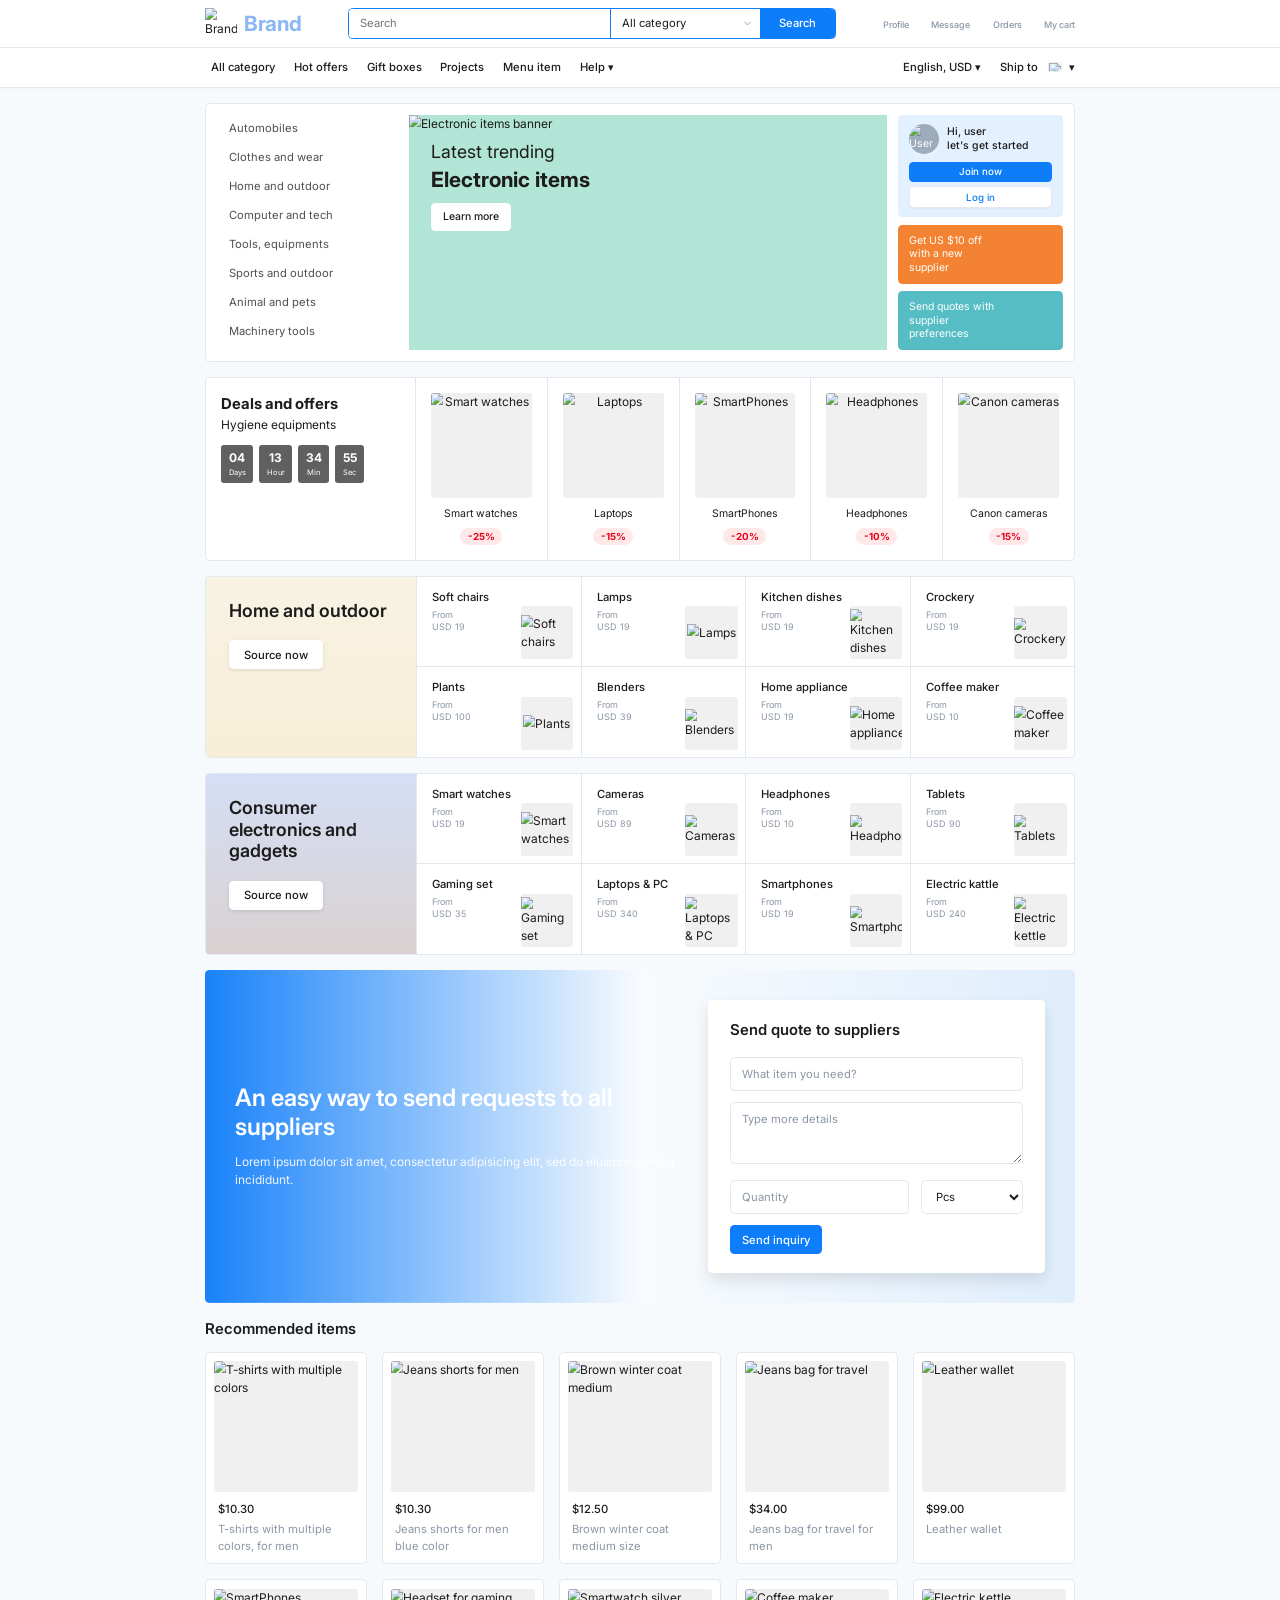
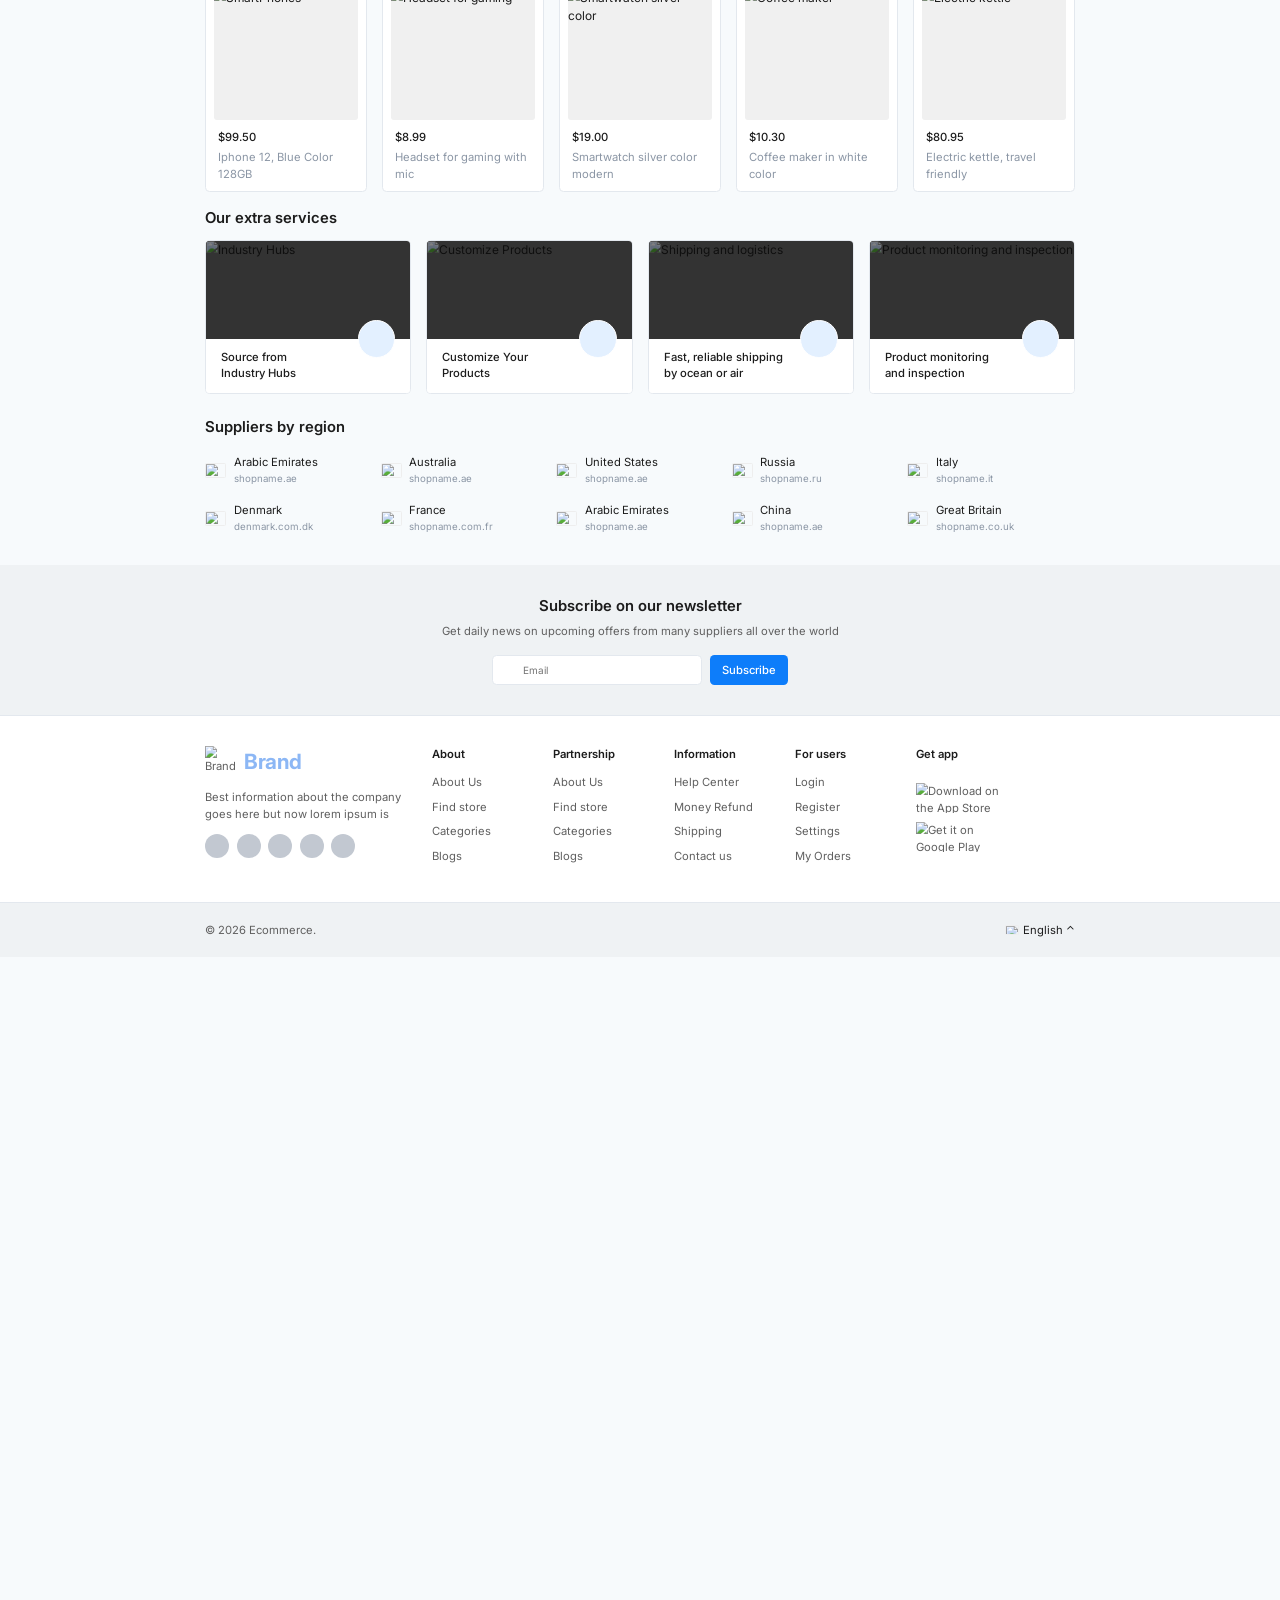
==== index.html @ 950e7a00 "Add files via upload" ====
<!doctype html>
<html lang="en">
  <head>
    <meta charset="UTF-8" />
    <meta name="viewport" content="width=device-width, initial-scale=1.0" />
    <title>Brand E-commerce</title>
    <link
      href="https://fonts.googleapis.com/css2?family=Inter:wght@400;500;600;700&display=swap"
      rel="stylesheet" />
    <link rel="stylesheet" href="index.css" />
    <script src="https://unpkg.com/@phosphor-icons/web"></script>
  </head>
  <body>
    <aside class="side-nav-mobile" id="side-nav">
      <div class="nav-user-header">
        <button id="close-btn" class="close-btn" aria-label="Close Menu">
          ✕
        </button>
        <div class="avatar-circle">
          <img src="Assets/avatar=pic1.jpg" alt="User Profile" />
        </div>
        <div class="auth-text">Sign in | Register</div>
      </div>
      <ul class="nav-links">
        <li>
          <a href="index.html"><span class="nav-icon">🏠</span> Home</a>
        </li>
        <li>
          <a href="products.html?category=All category"
            ><span class="nav-icon">📋</span> Categories</a
          >
        </li>
        <li>
          <a href="#"><span class="nav-icon">❤️</span> Favorites</a>
        </li>
        <li>
          <a href="#"><span class="nav-icon">📦</span> My orders</a>
        </li>
      </ul>
      <hr class="nav-divider" />
      <ul class="nav-links">
        <li>
          <a href="#"><span class="nav-icon">🌐</span> English | USD</a>
        </li>
        <li>
          <a href="#"><span class="nav-icon">🎧</span> Contact us</a>
        </li>
        <li>
          <a href="#"><span class="nav-icon">🏢</span> About</a>
        </li>
      </ul>
      <hr class="nav-divider" />
      <ul class="nav-links no-icon">
        <li><a href="#">User agreement</a></li>
        <li><a href="#">Partnership</a></li>
        <li><a href="#">Privacy policy</a></li>
      </ul>
    </aside>

    <header class="page-header container">
      <div class="header-top-row">
        <div class="logo-area">
          <button
            id="menu-btn"
            class="menu-btn mobile-only"
            aria-label="Open Menu"
            style="
              background: transparent;
              border: none;
              padding: 0;
              display: flex;
              color: #1c1c1c;
              cursor: pointer;
            ">
            <i class="ph ph-list" style="font-size: 26px"></i>
          </button>

          <a href="index.html" class="logo-wrapper">
            <img
              src="Assets/Brand/logo-symbol.svg"
              alt="Brand Logo"
              class="brand-logo-img" />
            <div class="logo-text">Brand</div>
          </a>
        </div>
        <form
          class="search-form desktop-only-flex"
          action="products.html"
          method="GET">
          <input
            type="search"
            name="search"
            placeholder="Search"
            aria-label="Search" />
          <select class="search-category-dropdown" name="category">
            <option value="All category">All category</option>
            <option value="Automobiles">Automobiles</option>
            <option value="Clothes and wear">Clothes and wear</option>
            <option value="Home and outdoor">Home and outdoor</option>
            <option value="Computer and tech">Computer and tech</option>
            <option value="Tools, equipments">Tools, equipments</option>
            <option value="Sports and outdoor">Sports and outdoor</option>
            <option value="Animal and pets">Animal and pets</option>
            <option value="Machinery tools">Machinery tools</option>
            <option value="Electronics">Electronics</option>
            <option value="Smartphones">Smartphones</option>
            <option value="Mobile accessory">Mobile accessory</option>
          </select>
          <button type="submit" class="button-search">Search</button>
        </form>

        <div class="header-actions desktop-only-flex">
          <div class="action-item">
            <span class="icon"
              ><i class="ph-fill ph-user" style="font-size: 24px"></i></span
            ><span class="label">Profile</span>
          </div>
          <div class="action-item">
            <span class="icon"
              ><i
                class="ph-fill ph-chat-teardrop-dots"
                style="font-size: 24px"></i></span
            ><span class="label">Message</span>
          </div>
          <div class="action-item">
            <span class="icon"
              ><i class="ph-fill ph-heart" style="font-size: 24px"></i></span
            ><span class="label">Orders</span>
          </div>
          <a
            href="cart.html"
            class="action-item"
            style="text-decoration: none; color: inherit"
            ><span class="icon"
              ><i class="ph-fill ph-shopping-cart" style="font-size: 24px"></i></span
            ><span class="label">My cart</span></a
          >
        </div>

       <div class="header-actions mobile-only-flex">
          <a href="cart.html" class="icon cart" style="color: inherit;">
            <i class="ph ph-shopping-cart" style="font-size: 24px;"></i>
          </a>
          <a href="#" class="icon profile" style="color: inherit;">
            <i class="ph ph-user" style="font-size: 24px;"></i>
          </a>
        </div>
      </div>

      <div class="mobile-search-row mobile-only">
        <form class="search-form-mobile" action="products.html" method="GET">
          <span class="search-icon-inline"
            ><i class="ph-fill ph-magnifying-glass" style="font-size: 18px"></i
          ></span>
          <input
            type="search"
            name="search"
            placeholder="Search"
            aria-label="Search" />
        </form>
      </div>

      <div class="mobile-category-pills mobile-only-flex">
        <button class="pill">All category</button>
        <button class="pill">Clothes and wear</button>
        <button class="pill">Home and outdoor</button>
        <button class="pill">Mobile accessory</button>
        <button class="pill">Electronics</button>
        <button class="pill">Smartphones</button>
        <button class="pill">Computer and tech</button>
      </div>
    </header>

    <nav class="category-nav desktop-only-flex">
      <div class="container nav-container">
        <ul class="nav-main-links">
          <li>
            <a href="products.html?category=All category"
              ><i class="ph ph-list" style="font-size: 18px"></i> All
              category</a
            >
          </li>
          <li><a href="#">Hot offers</a></li>
          <li><a href="#">Gift boxes</a></li>
          <li><a href="#">Projects</a></li>
          <li><a href="#">Menu item</a></li>
          <li><a href="#">Help ▾</a></li>
        </ul>
        <div class="nav-utils">
          <div class="dropdown-wrapper">
            <span class="language">English, USD ▾</span>
            <ul class="dropdown-menu">
              <li><a href="#">English, USD</a></li>
              <li><a href="#">German, EUR</a></li>
              <li><a href="#">French, EUR</a></li>
            </ul>
          </div>
          <div class="dropdown-wrapper">
            <span class="shipping" style="display: flex; align-items: center"
              >Ship to
              <img
                src="https://flagcdn.com/w20/de.png"
                alt="DE"
                class="dropdown-flag"
                style="margin-left: 6px; margin-right: 2px" />
              ▾</span
            >
            <ul class="dropdown-menu">
              <li>
                <a href="#"
                  ><img
                    src="https://flagcdn.com/w20/de.png"
                    alt="DE"
                    class="dropdown-flag" />
                  Germany</a
                >
              </li>
              <li>
                <a href="#"
                  ><img
                    src="https://flagcdn.com/w20/us.png"
                    alt="US"
                    class="dropdown-flag" />
                  United States</a
                >
              </li>
              <li>
                <a href="#"
                  ><img
                    src="https://flagcdn.com/w20/gb.png"
                    alt="GB"
                    class="dropdown-flag" />
                  Great Britain</a
                >
              </li>
              <li>
                <a href="#"
                  ><img
                    src="https://flagcdn.com/w20/au.png"
                    alt="AU"
                    class="dropdown-flag" />
                  Australia</a
                >
              </li>
            </ul>
          </div>
        </div>
      </div>
    </nav>

    <main class="container">
      <section class="hero-block">
        <aside class="side-categories desktop-only">
          <ul>
            <li>
              <a href="products.html?category=Automobiles">Automobiles</a>
            </li>
            <li>
              <a href="products.html?category=Clothes%20and%20wear"
                >Clothes and wear</a
              >
            </li>
            <li>
              <a href="products.html?category=Home%20and%20outdoor"
                >Home and outdoor</a
              >
            </li>
            <li>
              <a href="products.html?category=Computer%20and%20tech"
                >Computer and tech</a
              >
            </li>
            <li>
              <a href="products.html?category=Tools,%20equipments"
                >Tools, equipments</a
              >
            </li>
            <li>
              <a href="products.html?category=Sports%20and%20outdoor"
                >Sports and outdoor</a
              >
            </li>
            <li>
              <a href="products.html?category=Animal%20and%20pets"
                >Animal and pets</a
              >
            </li>
            <li>
              <a href="products.html?category=Machinery%20tools"
                >Machinery tools</a
              >
            </li>
          </ul>
        </aside>

        <div class="hero-banner">
          <div class="banner-content">
            <h3>Latest trending</h3>
            <h2>Electronic items</h2>
            <a
              href="products.html?category=Electronics"
              class="button-light"
              style="text-decoration: none"
              >Learn more</a
            >
          </div>
          <img
            src="Assets/banner.jpg"
            alt="Electronic items banner"
            class="banner-bg-img" />
        </div>

        <div class="hero-user-cards desktop-only-flex">
          <div class="card card-login">
            <div class="user-header">
              <div class="user-avatar">
                <img src="Assets/avatar=pic1.jpg" alt="User Profile" />
              </div>
              <h4>
                Hi, user <br />
                let's get started
              </h4>
            </div>
            <button class="btn-join">Join now</button>
            <button class="btn-login">Log in</button>
          </div>
          <div class="card card-promo">
            Get US $10 off <br />
            with a new <br />
            supplier
          </div>
          <div class="card card-quotes">
            Send quotes with <br />
            supplier <br />
            preferences
          </div>
        </div>
      </section>

      <section class="deals-section">
        <div class="deals-left-panel">
          <div class="deals-title">
            <h3>Deals and offers</h3>
            <p class="subtitle mobile-only">Electronic equipments</p>
            <p class="subtitle desktop-only">Hygiene equipments</p>
          </div>
          <div class="countdown-blocks">
            <div class="time-block desktop-only">
              <span class="num">04</span><span class="lbl">Days</span>
            </div>
            <div class="time-block">
              <span class="num" id="cd-hours">13</span
              ><span class="lbl">Hour</span>
            </div>
            <div class="time-block">
              <span class="num" id="cd-mins">34</span
              ><span class="lbl">Min</span>
            </div>
            <div class="time-block">
              <span class="num" id="cd-secs">56</span
              ><span class="lbl">Sec</span>
            </div>
          </div>
        </div>
        <div class="deals-carousel">
          <div class="product-tile">
            <div class="img-placeholder">
              <img
                src="Assets/Image/tech/smartwatches.jpg"
                alt="Smart watches" />
            </div>
            <p>Smart watches</p>
            <span class="discount">-25%</span>
          </div>
          <div class="product-tile">
            <div class="img-placeholder">
              <img src="Assets/Image/tech/laptop.jpg" alt="Laptops" />
            </div>
            <p>Laptops</p>
            <span class="discount">-15%</span>
          </div>
          <div class="product-tile">
            <div class="img-placeholder">
              <img src="Assets/Image/tech/iphone.jpg" alt="SmartPhones" />
            </div>
            <p>SmartPhones</p>
            <span class="discount">-20%</span>
          </div>
          <div class="product-tile">
            <div class="img-placeholder">
              <img src="Assets/Image/tech/headphone.jpg" alt="Headphones" />
            </div>
            <p>Headphones</p>
            <span class="discount">-10%</span>
          </div>
          <div class="product-tile">
            <div class="img-placeholder">
              <img src="Assets/Image/tech/cameras.jpg" alt="Canon cameras" />
            </div>
            <p>Canon cameras</p>
            <span class="discount">-15%</span>
          </div>
        </div>
      </section>

      <section class="category-block home-outdoor">
        <div class="category-large-promo hero-bg-1 desktop-only">
          <h4>Home and outdoor</h4>
          <a href="products.html?category=Home%20and%20outdoor"
            ><button class="button-light">Source now</button></a
          >
        </div>
        <h3 class="mobile-section-title mobile-only">Home and outdoor</h3>
        <div class="category-grid">
          <div class="sub-category-card">
            <div class="card-text">
              <p>Soft chairs</p>
              <span class="price-from">From<br />USD 19</span>
            </div>
            <div class="product-img-wrapper">
              <img
                src="Assets/Image/interior/softchair.jpg"
                alt="Soft chairs" />
            </div>
          </div>
          <div class="sub-category-card">
            <div class="card-text">
              <p>Lamps</p>
              <span class="price-from">From<br />USD 19</span>
            </div>
            <div class="product-img-wrapper">
              <img src="Assets/Image/interior/lamp.jpg" alt="Lamps" />
            </div>
          </div>
          <div class="sub-category-card">
            <div class="card-text">
              <p>Kitchen dishes</p>
              <span class="price-from">From<br />USD 19</span>
            </div>
            <div class="product-img-wrapper">
              <img
                src="Assets/Image/interior/kitchen.jpg"
                alt="Kitchen dishes" />
            </div>
          </div>
          <div class="sub-category-card">
            <div class="card-text">
              <p>Crockery</p>
              <span class="price-from">From<br />USD 19</span>
            </div>
            <div class="product-img-wrapper">
              <img src="Assets/Image/interior/crockery.jpg" alt="Crockery" />
            </div>
          </div>
          <div class="sub-category-card">
            <div class="card-text">
              <p>Plants</p>
              <span class="price-from">From<br />USD 100</span>
            </div>
            <div class="product-img-wrapper">
              <img src="Assets/Image/interior/plant.jpg" alt="Plants" />
            </div>
          </div>
          <div class="sub-category-card">
            <div class="card-text">
              <p>Blenders</p>
              <span class="price-from">From<br />USD 39</span>
            </div>
            <div class="product-img-wrapper">
              <img src="Assets/Image/interior/blender.jpg" alt="Blenders" />
            </div>
          </div>
          <div class="sub-category-card">
            <div class="card-text">
              <p>Home appliance</p>
              <span class="price-from">From<br />USD 19</span>
            </div>
            <div class="product-img-wrapper">
              <img
                src="Assets/Image/interior/homeapp.jpg"
                alt="Home appliance" />
            </div>
          </div>
          <div class="sub-category-card">
            <div class="card-text">
              <p>Coffee maker</p>
              <span class="price-from">From<br />USD 10</span>
            </div>
            <div class="product-img-wrapper">
              <img src="Assets/Image/interior/coffee.jpg" alt="Coffee maker" />
            </div>
          </div>
        </div>
        <a
          href="products.html?category=Home%20and%20outdoor"
          class="mobile-source-link mobile-only"
          >Source now ➔</a
        >
      </section>

      <section class="category-block electronics">
        <div class="category-large-promo hero-bg-2 desktop-only">
          <h4>Consumer electronics and gadgets</h4>
          <a href="products.html?category=Electronics"
            ><button class="button-light">Source now</button></a
          >
        </div>
        <h3 class="mobile-section-title mobile-only">Consumer electronics</h3>
        <div class="category-grid">
          <div class="sub-category-card">
            <div class="card-text">
              <p>Smart watches</p>
              <span class="price-from">From<br />USD 19</span>
            </div>
            <div class="product-img-wrapper">
              <img
                src="Assets/Image/tech/smartwatches.jpg"
                alt="Smart watches" />
            </div>
          </div>
          <div class="sub-category-card">
            <div class="card-text">
              <p>Cameras</p>
              <span class="price-from">From<br />USD 89</span>
            </div>
            <div class="product-img-wrapper">
              <img src="Assets/Image/tech/cameras.jpg" alt="Cameras" />
            </div>
          </div>
          <div class="sub-category-card">
            <div class="card-text">
              <p>Headphones</p>
              <span class="price-from">From<br />USD 10</span>
            </div>
            <div class="product-img-wrapper">
              <img src="Assets/Image/tech/headphone.jpg" alt="Headphones" />
            </div>
          </div>
          <div class="sub-category-card">
            <div class="card-text">
              <p>Tablets</p>
              <span class="price-from">From<br />USD 90</span>
            </div>
            <div class="product-img-wrapper">
              <img src="Assets/Image/tech/tablet.jpg" alt="Tablets" />
            </div>
          </div>
          <div class="sub-category-card">
            <div class="card-text">
              <p>Gaming set</p>
              <span class="price-from">From<br />USD 35</span>
            </div>
            <div class="product-img-wrapper">
              <img src="Assets/Image/tech/gaming.jpg" alt="Gaming set" />
            </div>
          </div>
          <div class="sub-category-card">
            <div class="card-text">
              <p>Laptops & PC</p>
              <span class="price-from">From<br />USD 340</span>
            </div>
            <div class="product-img-wrapper">
              <img src="Assets/Image/tech/laptop.jpg" alt="Laptops & PC" />
            </div>
          </div>
          <div class="sub-category-card">
            <div class="card-text">
              <p>Smartphones</p>
              <span class="price-from">From<br />USD 19</span>
            </div>
            <div class="product-img-wrapper">
              <img src="Assets/Image/tech/Iphone.jpg" alt="Smartphones" />
            </div>
          </div>
          <div class="sub-category-card">
            <div class="card-text">
              <p>Electric kattle</p>
              <span class="price-from">From<br />USD 240</span>
            </div>
            <div class="product-img-wrapper">
              <img src="Assets/Image/tech/kattle.jpg" alt="Electric kettle" />
            </div>
          </div>
        </div>
        <a
          href="products.html?category=Electronics"
          class="mobile-source-link mobile-only"
          >Source now ➔</a
        >
      </section>

      <section class="quote-request">
        <div class="quote-text">
          <h2>An easy way to send requests to all suppliers</h2>
          <p class="desktop-only">
            Lorem ipsum dolor sit amet, consectetur adipisicing elit, sed do
            eiusmod tempor incididunt.
          </p>
          <button
            class="button-primary mobile-only"
            style="margin-top: 15px; font-weight: 500">
            Send inquiry
          </button>
        </div>
        <div class="quote-form-card desktop-only">
          <h3>Send quote to suppliers</h3>
          <input type="text" placeholder="What item you need?" />
          <textarea placeholder="Type more details" rows="3"></textarea>
          <div class="quantity-row">
            <input type="text" placeholder="Quantity" />
            <select>
              <option>Pcs</option>
              <option>Kg</option>
              <option>Box</option>
            </select>
          </div>
          <button class="button-primary">Send inquiry</button>
        </div>
      </section>

      <section class="recommended-items">
        <h3>Recommended items</h3>
        <div class="products-container grid-recommended">
          <a href="details.html?id=10" class="product-card">
            <div class="img-placeholder">
              <img
                src="Assets/Image/cloth/tshirt.jpg"
                alt="T-shirts with multiple colors" />
            </div>
            <h4>$10.30</h4>
            <p>T-shirts with multiple colors, for men</p>
          </a>

          <a href="details.html?id=12" class="product-card">
            <div class="img-placeholder">
              <img
                src="Assets/Image/cloth/shorts.jpg"
                alt="Jeans shorts for men" />
            </div>
            <h4>$10.30</h4>
            <p>Jeans shorts for men blue color</p>
          </a>

          <a href="details.html?id=11" class="product-card">
            <div class="img-placeholder">
              <img
                src="Assets/Image/cloth/jacket.jpg"
                alt="Brown winter coat medium" />
            </div>
            <h4>$12.50</h4>
            <p>Brown winter coat medium size</p>
          </a>

          <a href="details.html?id=13" class="product-card">
            <div class="img-placeholder">
              <img
                src="Assets/Image/cloth/bag.jpg"
                alt="Jeans bag for travel" />
            </div>
            <h4>$34.00</h4>
            <p>Jeans bag for travel for men</p>
          </a>

          <a href="details.html?id=14" class="product-card">
            <div class="img-placeholder">
              <img src="Assets/Image/cloth/wallet.jpg" alt="Leather wallet" />
            </div>
            <h4>$99.00</h4>
            <p>Leather wallet</p>
          </a>

          <a href="details.html?id=24" class="product-card">
            <div class="img-placeholder">
              <img src="Assets/Image/tech/iphone.jpg" alt="SmartPhones" />
            </div>
            <h4>$99.50</h4>
            <p>Iphone 12, Blue Color 128GB</p>
          </a>

          <a href="details.html?id=8" class="product-card">
            <div class="img-placeholder">
              <img
                src="Assets/Image/tech/gaming.jpg"
                alt="Headset for gaming" />
            </div>
            <h4>$8.99</h4>
            <p>Headset for gaming with mic</p>
          </a>

          <a href="details.html?id=7" class="product-card">
            <div class="img-placeholder">
              <img
                src="Assets/Image/tech/smartwatches.jpg"
                alt="Smartwatch silver color" />
            </div>
            <h4>$19.00</h4>
            <p>Smartwatch silver color modern</p>
          </a>

          <a href="details.html?id=16" class="product-card">
            <div class="img-placeholder">
              <img src="Assets/Image/interior/coffee.jpg" alt="Coffee maker" />
            </div>
            <h4>$10.30</h4>
            <p>Coffee maker in white color</p>
          </a>

          <a href="details.html?id=22" class="product-card">
            <div class="img-placeholder">
              <img src="Assets/Image/tech/kattle.jpg" alt="Electric kettle" />
            </div>
            <h4>$80.95</h4>
            <p>Electric kettle, travel friendly</p>
          </a>
        </div>
      </section>

      <section class="extra-services">
        <h3>Our extra services</h3>
        <div class="services-grid">
          <div class="service-card">
            <div class="service-img-wrapper">
              <img src="Assets/industry.jpg" alt="Industry Hubs" />
            </div>
            <div class="service-info">
              <p>Source from<br />Industry Hubs</p>
            </div>
            <div class="service-badge">
              <i class="ph ph-magnifying-glass" style="font-size: 20px"></i>
            </div>
          </div>
          <div class="service-card">
            <div class="service-img-wrapper">
              <img src="Assets/color.jpg" alt="Customize Products" />
            </div>
            <div class="service-info">
              <p>Customize Your<br />Products</p>
            </div>
            <div class="service-badge">
              <i class="ph ph-archive-box" style="font-size: 20px"></i>
            </div>
          </div>
          <div class="service-card">
            <div class="service-img-wrapper">
              <img src="Assets/plane.jpg" alt="Shipping and logistics" />
            </div>
            <div class="service-info">
              <p>Fast, reliable shipping<br />by ocean or air</p>
            </div>
            <div class="service-badge">
              <i class="ph ph-paper-plane-tilt" style="font-size: 20px"></i>
            </div>
          </div>
          <div class="service-card">
            <div class="service-img-wrapper">
              <img
                src="Assets/monitoring.jpg"
                alt="Product monitoring and inspection" />
            </div>
            <div class="service-info">
              <p>Product monitoring<br />and inspection</p>
            </div>
            <div class="service-badge">
              <i class="ph ph-shield-check" style="font-size: 20px"></i>
            </div>
          </div>
        </div>
      </section>

      <section class="suppliers-region">
        <h3>Suppliers by region</h3>
        <div class="suppliers-grid">
          <div class="supplier-item">
            <img
              src="https://flagcdn.com/w40/ae.png"
              alt="AE"
              class="flag-img" />
            <div class="supplier-info">
              <div class="country">Arabic Emirates</div>
              <div class="domain">shopname.ae</div>
            </div>
          </div>
          <div class="supplier-item">
            <img
              src="https://flagcdn.com/w40/au.png"
              alt="AU"
              class="flag-img" />
            <div class="supplier-info">
              <div class="country">Australia</div>
              <div class="domain">shopname.ae</div>
            </div>
          </div>
          <div class="supplier-item">
            <img
              src="https://flagcdn.com/w40/us.png"
              alt="US"
              class="flag-img" />
            <div class="supplier-info">
              <div class="country">United States</div>
              <div class="domain">shopname.ae</div>
            </div>
          </div>
          <div class="supplier-item">
            <img
              src="https://flagcdn.com/w40/ru.png"
              alt="RU"
              class="flag-img" />
            <div class="supplier-info">
              <div class="country">Russia</div>
              <div class="domain">shopname.ru</div>
            </div>
          </div>
          <div class="supplier-item">
            <img
              src="https://flagcdn.com/w40/it.png"
              alt="IT"
              class="flag-img" />
            <div class="supplier-info">
              <div class="country">Italy</div>
              <div class="domain">shopname.it</div>
            </div>
          </div>
          <div class="supplier-item">
            <img
              src="https://flagcdn.com/w40/dk.png"
              alt="DK"
              class="flag-img" />
            <div class="supplier-info">
              <div class="country">Denmark</div>
              <div class="domain">denmark.com.dk</div>
            </div>
          </div>
          <div class="supplier-item">
            <img
              src="https://flagcdn.com/w40/fr.png"
              alt="FR"
              class="flag-img" />
            <div class="supplier-info">
              <div class="country">France</div>
              <div class="domain">shopname.com.fr</div>
            </div>
          </div>
          <div class="supplier-item">
            <img
              src="https://flagcdn.com/w40/ae.png"
              alt="AE"
              class="flag-img" />
            <div class="supplier-info">
              <div class="country">Arabic Emirates</div>
              <div class="domain">shopname.ae</div>
            </div>
          </div>
          <div class="supplier-item">
            <img
              src="https://flagcdn.com/w40/cn.png"
              alt="CN"
              class="flag-img" />
            <div class="supplier-info">
              <div class="country">China</div>
              <div class="domain">shopname.ae</div>
            </div>
          </div>
          <div class="supplier-item">
            <img
              src="https://flagcdn.com/w40/gb.png"
              alt="GB"
              class="flag-img" />
            <div class="supplier-info">
              <div class="country">Great Britain</div>
              <div class="domain">shopname.co.uk</div>
            </div>
          </div>
        </div>
      </section>
    </main>

    <div class="newsletter-wrapper">
      <section class="container newsletter-block">
        <h3>Subscribe on our newsletter</h3>
        <p>
          Get daily news on upcoming offers from many suppliers all over the
          world
        </p>
        <form>
          <div class="input-with-icon">
            <i
              class="ph ph-envelope-simple"
              style="font-size: 20px; color: #8b96a5"></i>
            <input
              type="email"
              placeholder="Email"
              aria-label="Email Address" />
          </div>
          <button type="submit" class="button-primary">Subscribe</button>
        </form>
      </section>
    </div>

    <footer class="site-footer">
      <div class="container footer-columns">
        <div class="col-main logo">
          <div class="logo-wrapper" style="margin-bottom: 15px">
            <img
              src="Assets/Brand/logo-symbol.svg"
              alt="Brand Logo"
              class="brand-logo-img" />

            <div class="logo-text">Brand</div>
          </div>

          <p>
            Best information about the company<br />goes here but now lorem
            ipsum is
          </p>
          <div class="social-links">
            <a href="#" class="social-circle"
              ><i
                class="ph-fill ph-facebook-logo"
                style="color: white; font-size: 18px"></i
            ></a>
            <a href="#" class="social-circle"
              ><i
                class="ph-fill ph-twitter-logo"
                style="color: white; font-size: 18px"></i
            ></a>
            <a href="#" class="social-circle"
              ><i
                class="ph-fill ph-linkedin-logo"
                style="color: white; font-size: 18px"></i
            ></a>
            <a href="#" class="social-circle"
              ><i
                class="ph-fill ph-instagram-logo"
                style="color: white; font-size: 18px"></i
            ></a>
            <a href="#" class="social-circle"
              ><i
                class="ph-fill ph-youtube-logo"
                style="color: white; font-size: 18px"></i
            ></a>
          </div>
        </div>
        <div class="col">
          <strong>About</strong>
          <ul>
            <li>About Us</li>
            <li>Find store</li>
            <li>Categories</li>
            <li>Blogs</li>
          </ul>
        </div>
        <div class="col">
          <strong>Partnership</strong>
          <ul>
            <li>About Us</li>
            <li>Find store</li>
            <li>Categories</li>
            <li>Blogs</li>
          </ul>
        </div>
        <div class="col">
          <strong>Information</strong>
          <ul>
            <li>Help Center</li>
            <li>Money Refund</li>
            <li>Shipping</li>
            <li>Contact us</li>
          </ul>
        </div>
        <div class="col">
          <strong>For users</strong>
          <ul>
            <li>Login</li>
            <li>Register</li>
            <li>Settings</li>
            <li>My Orders</li>
          </ul>
        </div>
        <div class="col-apps">
          <strong>Get app</strong>
          <img
            src="Assets/playstore.png"
            alt="Download on the App Store"
            class="app-badge" />
          <img
            src="Assets/googleplay.png"
            alt="Get it on Google Play"
            class="app-badge" />
        </div>
      </div>
      <div class="footer-bottom">
        <div class="container footer-bottom-inner">
          <span>© 2026 Ecommerce.</span>

          <div class="dropdown-wrapper footer-dropdown">
            <span
              class="language"
              style="display: flex; align-items: center; color: #1c1c1c">
              <img
                src="https://flagcdn.com/w20/us.png"
                alt="US"
                class="dropdown-flag"
                style="margin-right: 6px" />
              English ⌃
            </span>
            <ul class="dropdown-menu dropup-menu">
              <li>
                <a href="#"
                  ><img
                    src="https://flagcdn.com/w20/us.png"
                    alt="US"
                    class="dropdown-flag" />
                  English</a
                >
              </li>
              <li>
                <a href="#"
                  ><img
                    src="https://flagcdn.com/w20/es.png"
                    alt="ES"
                    class="dropdown-flag" />
                  Spanish</a
                >
              </li>
              <li>
                <a href="#"
                  ><img
                    src="https://flagcdn.com/w20/de.png"
                    alt="DE"
                    class="dropdown-flag" />
                  German</a
                >
              </li>
            </ul>
          </div>
        </div>
      </div>
    </footer>

    <div id="success-toast" class="toast-notification">
  <div class="toast-content">
    <i class="ph-fill ph-check-circle toast-icon"></i>
    <span class="toast-message">Success</span>
  </div>
  <button id="close-toast" class="toast-close" aria-label="Close">✕</button>
</div>

    <script src="index.js"></script>
  </body>
</html>
---- index.css ----
/* Global Inter Font */
@import url("https://fonts.googleapis.com/css2?family=Inter:wght@400;500;600;700&display=swap");

:root {
  --font-family:
    "Inter", -apple-system, BlinkMacSystemFont, "Segoe UI", Roboto, Arial,
    sans-serif;
  --color-primary: #0d7dfa;
  --color-secondary: #ff9017;
  --color-text-dark: #1c1c1c;
  --color-text-gray: #8b96a5;
  --bg-default: #f7fafc;
  --bg-card: #fff;
  --border-color: #e3e8ee;
}

* {
  box-sizing: border-box;
  margin: 0;
  padding: 0;
}
body {
  font-family: var(--font-family);
  color: var(--color-text-dark);
  background-color: var(--bg-default);
  line-height: 1.5;
  overflow-x: hidden;
  zoom: 0.75;
}
ul {
  list-style: none;
}
a {
  color: inherit;
  text-decoration: none;
}
.container {
  width: 100%;
  margin: 0 auto;
  max-width: 1200px;
  padding: 0 20px;
}

/* Buttons & Inputs */
.button-primary {
  background-color: var(--color-primary);
  color: white;
  border: none;
  padding: 10px 16px;
  border-radius: 6px;
  cursor: pointer;
  font-weight: 500;
  font-size: 15px;
  font-family: inherit;
}
.button-secondary {
  background-color: #fff;
  border: 1px solid #ccc;
  padding: 10px 16px;
  border-radius: 6px;
  cursor: pointer;
  font-weight: 500;
  font-family: inherit;
}
.button-light {
  background-color: #fff;
  color: var(--color-text-dark);
  border: none;
  padding: 10px 20px;
  border-radius: 6px;
  font-weight: 500;
  font-size: 15px;
  cursor: pointer;
  box-shadow: 0 2px 5px rgba(0, 0, 0, 0.1);
  font-family: inherit;
}

/* Mobile Utilities */
.mobile-only,
.mobile-only-flex {
  display: none !important;
}
.nav-overlay {
  display: none;
  position: fixed;
  top: 0;
  left: 0;
  width: 100%;
  height: 100%;
  background: rgba(0, 0, 0, 0.6);
  z-index: 998;
}
.nav-overlay.active {
  display: block;
}
.side-nav-mobile {
  position: fixed;
  top: 0;
  bottom: 0;
  left: -320px;
  width: 300px;
  background: #fff;
  z-index: 1000;
  transition: left 0.3s ease-in-out;
  overflow-y: auto;
  display: flex;
  flex-direction: column;
}
.side-nav-mobile.active {
  left: 0;
}
.nav-user-header {
  background: #eff2f4;
  padding: 30px 20px 20px;
  position: relative;
}
.close-btn {
  position: absolute;
  top: 15px;
  right: 15px;
  background: none;
  border: none;
  font-size: 18px;
  color: #555;
  cursor: pointer;
}
.avatar-circle {
  width: 50px;
  height: 50px;
  background: #c2c8d1;
  color: white;
  border-radius: 50%;
  display: flex;
  align-items: center;
  justify-content: center;
  margin-bottom: 10px;
  overflow: hidden;
}
.avatar-circle img,
.user-avatar img {
  width: 100%;
  height: 100%;
  object-fit: cover;
}
.auth-text {
  font-size: 16px;
  font-weight: 500;
}
.nav-links {
  padding: 15px 0;
}
.nav-links li a {
  display: flex;
  align-items: center;
  padding: 12px 20px;
  font-size: 16px;
  color: #505050;
}
.nav-links li a:hover {
  background: #f4f4f4;
}
.nav-icon {
  margin-right: 15px;
  font-size: 18px;
  width: 24px;
  text-align: center;
  color: #888;
}
.nav-divider {
  border: none;
  border-top: 1px solid var(--border-color);
  margin: 0;
}
.no-icon li a {
  padding-left: 20px;
  color: #505050;
}

/* Desktop Header */
.page-header {
  background: #fff;
  padding: 10px 0;
  border-bottom: 1px solid var(--border-color);
}
/* Forces header to span full width edge-to-edge even if it has the container class attached */
.page-header.container {
  max-width: 100%;
  padding: 0;
}
.header-top-row {
  display: flex;
  align-items: center;
  justify-content: space-between;
  max-width: 1200px;
  margin: 0 auto;
  padding: 10px 20px;
}
.logo-area {
  display: flex;
  align-items: center;
}

.logo-wrapper {
  display: flex;
  align-items: center;
  gap: 10px;
  text-decoration: none !important;
}

.brand-logo-img {
  width: 42px;
  height: 42px;
  display: block;
}

.logo-text {
  font-family: "Inter", sans-serif;
  font-size: 28px;
  font-weight: 700;
  color: #8cb7f5;
  letter-spacing: -0.5px;
}

.search-form {
  flex: 1;
  max-width: 650px;
  margin: 0 40px;
  display: flex;
  border: 2px solid var(--color-primary);
  border-radius: 6px;
  overflow: hidden;
  height: 42px;
  transition: box-shadow 0.2s ease;
}

.search-form:focus-within {
  box-shadow: 0 0 0 4px rgba(13, 125, 250, 0.2);
}
.search-form input {
  flex: 1;
  padding: 0 15px;
  border: none;
  outline: none;
  font-size: 15px;
  font-family: inherit;
}
.search-form .search-category-dropdown {
  border: none;
  border-left: 1px solid var(--color-primary);
  padding: 0 30px 0 15px;
  background: #fff
    url("data:image/svg+xml;charset=UTF-8,%3Csvg xmlns='http://www.w3.org/2000/svg' viewBox='0 0 24 24' fill='none' stroke='%238b96a5' stroke-width='2' stroke-linecap='round' stroke-linejoin='round'%3E%3Cpolyline points='6 9 12 15 18 9'%3E%3C/polyline%3E%3C/svg%3E")
    no-repeat right 10px center;
  background-size: 14px;
  appearance: none;
  -webkit-appearance: none;
  outline: none;
  color: #1c1c1c;
  cursor: pointer;
  font-size: 15px;
  width: 200px;
  font-family: inherit;
}

.search-form .search-category-dropdown option {
  padding: 10px 15px;
  color: #1c1c1c;
  background-color: #fff;
}
.search-form .search-category-dropdown option:checked {
  color: var(--color-primary);
  font-weight: 500;
}
.search-form .search-category-dropdown option:hover,
.search-form .search-category-dropdown option:focus {
  background-color: #eff6ff;
  color: #1c1c1c;
}
.search-form .search-category-dropdown option:disabled {
  color: #a0a6b0;
}
.search-form .button-search {
  background: var(--color-primary);
  color: white;
  border: none;
  padding: 0 25px;
  font-size: 15px;
  font-weight: 500;
  cursor: pointer;
  font-family: inherit;
}
.header-actions {
  display: flex;
  gap: 30px;
  align-items: center;
}
.action-item {
  display: flex;
  flex-direction: column;
  align-items: center;
  justify-content: center;
  cursor: pointer;
}
.action-item .icon {
  display: flex;
  align-items: center;
  justify-content: center;
  color: var(--color-text-gray);
  margin-bottom: 4px;
}
.action-item .icon svg {
  width: 22px;
  height: 22px;
}
.action-item .label {
  font-size: 12px;
  font-weight: 500;
  color: var(--color-text-gray);
}

/* Sticky Nav Bar */
.category-nav {
  background: #fff;
  border-bottom: 1px solid var(--border-color);
  position: sticky;
  top: 0;
  z-index: 990;
  box-shadow: 0 2px 4px rgba(0, 0, 0, 0.02);
}
.nav-container {
  display: flex;
  justify-content: space-between;
  align-items: center;
  padding: 10px 20px;
}
.nav-main-links {
  display: flex;
  gap: 25px;
}
.nav-main-links li a {
  font-size: 15px;
  font-weight: 500;
  color: #1c1c1c;
  display: flex;
  align-items: center;
  gap: 8px;
}
.nav-utils {
  display: flex;
  gap: 25px;
  align-items: center;
}
.nav-utils span {
  font-size: 15px;
  font-weight: 500;
  color: #1c1c1c;
  display: flex;
  align-items: center;
  gap: 8px;
  cursor: pointer;
}

/* Dropdown Styles */
.dropdown-wrapper {
  position: relative;
  display: flex;
  align-items: center;
  cursor: pointer;
  padding: 5px 0;
}
.dropdown-menu {
  position: absolute;
  top: 100%;
  right: 0;
  background: #fff;
  border: 1px solid var(--border-color);
  border-radius: 6px;
  box-shadow: 0 5px 15px rgba(0, 0, 0, 0.08);
  display: none;
  min-width: 140px;
  flex-direction: column;
  padding: 5px 0;
  z-index: 1000;
}
.dropdown-wrapper:hover .dropdown-menu {
  display: flex;
}
.dropdown-menu li {
  list-style: none;
  margin: 0;
}
.dropdown-menu li a {
  font-size: 14px !important;
  font-weight: 400 !important;
  color: #1c1c1c !important;
  padding: 8px 15px !important;
  display: flex !important;
  align-items: center;
  width: 100%;
}
.dropdown-menu li a:hover {
  background: #f7fafc;
  color: var(--color-primary) !important;
}
.dropdown-flag {
  width: 18px;
  height: 13px;
  object-fit: cover;
  margin-right: 8px;
  border-radius: 2px;
  border: 1px solid #eee;
}
.dropup-menu {
  top: auto;
  bottom: 100%;
  margin-bottom: 10px;
  left: auto;
  right: 0;
}

/* Home Page Sections */
.hero-block {
  background: #fff;
  padding: 15px;
  display: grid;
  gap: 15px;
  grid-template-columns: 240px 1fr 220px;
  margin-top: 20px;
  border: 1px solid var(--border-color);
  border-radius: 6px;
  align-items: stretch;
}
.side-categories ul {
  display: flex;
  flex-direction: column;
  gap: 2px;
}
.side-categories ul li a {
  display: block;
  padding: 7px 15px;
  border-radius: 6px;
  font-size: 15px;
  color: #505050;
  transition: all 0.2s ease;
}
.side-categories ul li.active a {
  background-color: #e3f0ff;
  font-weight: 600;
  color: #1c1c1c;
}
.side-categories ul li a:hover {
  background-color: #b8ddf457;
  color: #1c1c1c;
}

.hero-banner {
  background: #b1e5d5;
  display: flex;
  padding: 0;
  position: relative;
  overflow: hidden;
  min-height: 310px;
}
.banner-content {
  padding: 35px 30px;
  position: relative;
  z-index: 2;
  display: flex;
  flex-direction: column;
  justify-content: flex-start;
  align-items: flex-start;
}
.banner-content h3 {
  font-weight: 400;
  font-size: 24px;
  color: #1c1c1c;
  margin-bottom: 5px;
  line-height: 1.2;
}
.banner-content h2 {
  font-size: 28px;
  margin-bottom: 15px;
  font-weight: 700;
  color: #1c1c1c;
  line-height: 1.2;
}
.banner-content .button-light {
  padding: 8px 16px;
  font-size: 14px;
  border-radius: 6px;
  box-shadow: none;
  font-weight: 500;
  color: #1c1c1c;
}
.banner-bg-img {
  position: absolute;
  right: 0;
  top: 0;
  height: 100%;
  width: 100%;
  object-fit: cover;
  z-index: 1;
}

.hero-user-cards {
  display: flex;
  flex-direction: column;
  gap: 10px;
  height: 100%;
}
.hero-user-cards .card {
  padding: 12px 15px;
  border-radius: 6px;
  font-size: 14px;
}
.hero-user-cards .card-login {
  background: #e3f0ff;
  display: flex;
  flex-direction: column;
  padding: 12px 15px;
}
.user-header {
  display: flex;
  align-items: center;
  gap: 10px;
  margin-bottom: 10px;
}
.user-avatar {
  background: #9cacbb;
  width: 40px;
  height: 40px;
  border-radius: 50%;
  display: flex;
  align-items: center;
  justify-content: center;
  color: white;
  flex-shrink: 0;
  overflow: hidden;
}
.user-header h4 {
  font-size: 14px;
  font-weight: 500;
  color: #1c1c1c;
  line-height: 1.3;
}
.card-login .btn-join {
  background: var(--color-primary);
  color: white;
  border: none;
  padding: 6px;
  border-radius: 6px;
  font-weight: 500;
  width: 100%;
  margin-bottom: 6px;
  font-size: 13px;
  font-family: inherit;
}
.card-login .btn-login {
  background: white;
  color: var(--color-primary);
  border: 1px solid #e3e8ee;
  padding: 6px;
  border-radius: 6px;
  font-weight: 500;
  width: 100%;
  font-size: 13px;
  box-shadow: 0 1px 2px rgba(0, 0, 0, 0.05);
  font-family: inherit;
}
.hero-user-cards .card-promo {
  background-color: #f38332;
  color: white;
  line-height: 1.3;
  flex: 1;
}
.hero-user-cards .card-quotes {
  background-color: #55bdc3;
  color: white;
  line-height: 1.3;
  flex: 1;
}

.img-placeholder,
.product-img-wrapper {
  background-color: #f0f0f0;
  display: flex;
  align-items: center;
  justify-content: center;
}
.img-placeholder {
  height: 140px;
  width: 100%;
  margin-bottom: 10px;
  border-radius: 4px;
}
.img-placeholder img {
  width: 100%;
  height: 100%;
  object-fit: cover;
  border-radius: 4px;
}

.deals-section {
  display: flex;
  background: #fff;
  margin-top: 20px;
  border: 1px solid var(--border-color);
  border-radius: 6px;
  overflow: hidden;
}
.deals-left-panel {
  width: 280px;
  padding: 20px;
  border-right: 1px solid var(--border-color);
  display: flex;
  flex-direction: column;
}
.deals-title h3 {
  font-size: 20px;
}
.countdown-blocks {
  display: flex;
  gap: 8px;
  margin-top: 15px;
}
.time-block {
  background: #606060;
  color: white;
  border-radius: 4px;
  padding: 6px 10px;
  text-align: center;
}
.time-block .num {
  display: block;
  font-weight: bold;
  font-size: 16px;
}
.time-block .lbl {
  display: block;
  font-size: 10px;
}
.deals-carousel {
  display: flex;
  flex: 1;
}
.product-tile {
  flex: 1;
  text-align: center;
  padding: 20px;
  border-right: 1px solid var(--border-color);
}
.product-tile:last-child {
  border-right: none;
}
.product-tile p {
  font-size: 14px;
  margin-bottom: 8px;
}
.discount {
  background: #ffe8e8;
  color: #eb001b;
  padding: 4px 10px;
  border-radius: 20px;
  font-size: 13px;
  font-weight: bold;
}

.category-block {
  display: grid;
  grid-template-columns: 280px 1fr;
  align-items: stretch;
  background: #fff;
  margin-top: 20px;
  border: 1px solid var(--border-color);
  border-radius: 6px;
  overflow: hidden;
}
.category-large-promo {
  width: 100%;
  padding: 30px;
  display: flex;
  flex-direction: column;
  align-items: flex-start;
}
.category-large-promo h4 {
  font-size: 24px;
  font-weight: 600;
  margin-bottom: 25px;
  line-height: 1.2;
}
.hero-bg-1 {
  background-image:
    linear-gradient(rgba(245, 237, 216, 0.703), rgba(240, 222, 175, 0.5)),
    url("Assets/home(1).jpg");
  background-size: cover;
  background-position: center;
}
.hero-bg-2 {
  background-image:
    linear-gradient(rgba(167, 187, 233, 0.484), rgba(206, 195, 195, 0.764)),
    url("Assets/electronics.jpg");
  background-size: cover;
  background-position: center;
}
.category-grid {
  display: grid;
  grid-template-columns: repeat(4, 1fr);
  height: 100%;
}
.sub-category-card {
  position: relative;
  padding: 15px 20px;
  border-left: 1px solid var(--border-color);
  border-bottom: 1px solid var(--border-color);
  height: 120px;
}
.sub-category-card:nth-child(n + 5) {
  border-bottom: none;
}
.sub-category-card .card-text {
  text-align: left;
  position: relative;
  z-index: 2;
}
.sub-category-card .card-text p {
  font-size: 15px;
  font-weight: 500;
  color: #1c1c1c;
  margin-bottom: 5px;
}
.sub-category-card .price-from {
  color: #8b96a5;
  font-size: 12px;
  line-height: 1.3;
  display: inline-block;
}
.product-img-wrapper {
  position: absolute;
  bottom: 10px;
  right: 10px;
  width: 70px;
  height: 70px;
  z-index: 1;
  border-radius: 4px;
}
.product-img-wrapper img {
  max-width: 100%;
  max-height: 100%;
  object-fit: contain;
}

.quote-request {
  background-image:
    linear-gradient(
      to right,
      rgba(13, 124, 250, 0.95) 0%,
      rgba(249, 252, 255, 0.498) 50%,
      rgba(13, 124, 250, 0.1) 100%
    ),
    url("Assets/box.jpeg");
  background-size: cover;
  background-position: center;
  border-radius: 6px;
  margin-top: 20px;
  padding: 40px;
  display: grid;
  grid-template-columns: 1fr 450px;
  gap: 40px;
  align-items: center;
}
.quote-text {
  max-width: 100%;
  color: white;
}
.quote-text h2 {
  font-size: 32px;
  font-weight: 600;
  margin-bottom: 15px;
  line-height: 1.2;
}
.quote-text p {
  font-size: 16px;
  opacity: 0.9;
  line-height: 1.5;
}
.quote-form-card {
  background: white;
  padding: 25px 30px;
  border-radius: 6px;
  color: #1c1c1c;
  width: 100%;
  box-shadow: 0 10px 20px rgba(0, 0, 0, 0.1);
}
.quote-form-card h3 {
  font-size: 20px;
  font-weight: 600;
  margin-bottom: 20px;
}
.quote-form-card input,
.quote-form-card textarea,
.quote-form-card select {
  width: 100%;
  border: 1px solid var(--border-color);
  padding: 12px 15px;
  margin-bottom: 15px;
  border-radius: 6px;
  font-family: inherit;
  font-size: 15px;
  outline: none;
}
.quote-form-card input::placeholder,
.quote-form-card textarea::placeholder {
  color: #8b96a5;
}
.quantity-row {
  display: flex;
  gap: 15px;
}
.quantity-row input {
  flex: 2;
}
.quantity-row select {
  flex: 1;
  background: #fff;
  cursor: pointer;
  color: #1c1c1c;
}

.recommended-items {
  margin-top: 20px;
}
.recommended-items h3 {
  margin-bottom: 15px;
  font-size: 20px;
  font-weight: 600;
}
.grid-recommended {
  display: grid;
  gap: 20px;
  grid-template-columns: repeat(5, 1fr);
}
.product-card {
  background: #fff;
  border: 1px solid var(--border-color);
  border-radius: 6px;
  padding: 11px;
  display: block;
  transition:
    box-shadow 0.2s ease,
    transform 0.2s ease;
}
.product-card:hover {
  box-shadow: 0 4px 10px rgba(0, 0, 0, 0.08);
  transform: translateY(-3px);
}
.product-card .img-placeholder {
  height: 175px;
  margin-bottom: 12px;
}
.product-card h4 {
  font-size: 15px;
  font-weight: 500;
  color: #1c1c1c;
  margin-bottom: 4px;
  margin-left: 5px;
}
.product-card p {
  font-size: 15px;
  color: #8b96a5;
  margin-left: 5px;
}

.extra-services {
  margin-top: 20px;
}
.extra-services h3 {
  margin-bottom: 15px;
  font-size: 20px;
  font-weight: 600;
}
.services-grid {
  display: grid;
  gap: 20px;
  grid-template-columns: repeat(4, 1fr);
}
.service-card {
  background: #fff;
  border: 1px solid var(--border-color);
  border-radius: 6px;
  position: relative;
  display: flex;
  flex-direction: column;
  overflow: hidden;
}
.service-img-wrapper {
  height: 130px;
  background-color: #333;
}
.service-img-wrapper img {
  width: 100%;
  height: 100%;
  object-fit: cover;
  display: block;
  filter: brightness(0.5);
}
.service-info {
  padding: 15px 20px;
  background: #fff;
  flex: 1;
}
.service-info p {
  font-size: 15px;
  font-weight: 500;
  color: #1c1c1c;
  line-height: 1.4;
}
.service-badge {
  position: absolute;
  right: 20px;
  top: 105px;
  width: 50px;
  height: 50px;
  border-radius: 50%;
  background: #e3f0ff;
  border: 2px solid #fff;
  display: flex;
  align-items: center;
  justify-content: center;
  color: #1c1c1c;
}

.suppliers-region {
  margin-top: 30px;
  margin-bottom: 40px;
}
.suppliers-region h3 {
  margin-bottom: 20px;
  font-size: 20px;
  font-weight: 600;
}
.suppliers-grid {
  display: grid;
  grid-template-columns: repeat(5, 1fr);
  gap: 20px 10px;
}
.supplier-item {
  display: flex;
  align-items: center;
  gap: 10px;
}
.flag-img {
  width: 28px;
  height: 20px;
  object-fit: cover;
  border-radius: 2px;
  border: 1px solid #eee;
}
.supplier-info .country {
  font-size: 15px;
  color: #1c1c1c;
  margin-bottom: 2px;
}
.supplier-info .domain {
  font-size: 13px;
  color: var(--color-text-gray);
}

.newsletter-wrapper {
  width: 100%;
  background: #eff2f4;
  padding: 40px 0;
  margin-top: 30px;
}
.newsletter-block {
  text-align: center;
}
.newsletter-block h3 {
  font-size: 20px;
  font-weight: 600;
  margin-bottom: 8px;
}
.newsletter-block p {
  color: #606060;
  margin-bottom: 20px;
  font-size: 15px;
}
.newsletter-block form {
  display: flex;
  justify-content: center;
  gap: 10px;
}
.input-with-icon {
  position: relative;
  display: flex;
  align-items: center;
}
.input-with-icon i {
  position: absolute;
  left: 12px;
  top: 50%;
  transform: translateY(-50%);
  pointer-events: none;
}
.input-with-icon input {
  padding-left: 40px;
  padding-right: 15px;
  border-radius: 6px;
  border: 1px solid var(--border-color);
  height: 40px;
  width: 280px;
  outline: none;
  font-family: inherit;
}
.newsletter-block button {
  height: 40px;
}

/* Footer */
.site-footer {
  background: #fff;
  font-size: 15px;
  color: #606060;
  border-top: 1px solid var(--border-color);
}
.footer-columns {
  display: grid;
  grid-template-columns: 2fr repeat(4, 1fr) 1.5fr;
  gap: 20px;
  padding: 40px 20px;
}
.social-links {
  display: flex;
  gap: 10px;
  margin-top: 15px;
}
.social-circle {
  width: 32px;
  height: 32px;
  border-radius: 50%;
  background: #c2c8d1;
  display: flex;
  align-items: center;
  justify-content: center;
  transition: background 0.2s;
}
.social-circle:hover {
  background: #8b96a5;
}
.footer-columns .col strong,
.footer-columns .col-apps strong {
  color: #1c1c1c;
  display: block;
  margin-bottom: 15px;
  font-weight: 600;
}
.footer-columns .col li {
  margin-bottom: 10px;
  cursor: pointer;
}
.footer-columns .col li:hover {
  color: #1c1c1c;
}
.footer-columns .col-apps {
  display: flex;
  flex-direction: column;
  gap: 12px;
}
.app-btn {
  background: #1c1c1c;
  color: white;
  border-radius: 6px;
  padding: 8px 12px;
  display: flex;
  align-items: center;
  gap: 10px;
  cursor: pointer;
}
.app-btn .btn-text {
  display: flex;
  flex-direction: column;
  line-height: 1.1;
}
.app-btn .btn-text .small {
  font-size: 10px;
}
.app-btn .btn-text .large {
  font-size: 14px;
  font-weight: 600;
}
.footer-bottom {
  background-color: #eff2f4;
  border-top: 1px solid var(--border-color);
}
.footer-bottom-inner {
  display: flex;
  justify-content: space-between;
  align-items: center;
  padding: 20px;
}

/* ========================================= */
/* PRODUCT LISTING PAGE STYLES               */
/* ========================================= */
.breadcrumb {
  padding: 20px 0;
  font-size: 15px;
  color: #8b96a5;
  display: flex;
  gap: 8px;
  align-items: center;
}
.breadcrumb a {
  color: #8b96a5;
  text-decoration: none;
}
.breadcrumb a:hover {
  color: var(--color-primary);
}
.breadcrumb .separator {
  color: #8b96a5;
  font-size: 12px;
  margin: 0 4px;
}
.breadcrumb span.current {
  color: #1c1c1c;
  font-weight: 500;
}

.product-page-layout {
  display: grid;
  grid-template-columns: 240px 1fr;
  gap: 25px;
  margin-bottom: 40px;
  align-items: start;
}

/* Custom Checkboxes / Radios */
.checkbox-label input[type="checkbox"],
.radio-label input[type="radio"] {
  appearance: none;
  -webkit-appearance: none;
  width: 18px;
  height: 18px;
  border: 2px solid #62656795;
  background-color: #fff;
  cursor: pointer;
  display: inline-block;
  vertical-align: middle;
  margin: 0;
}
.checkbox-label input[type="checkbox"] {
  border-radius: 5px;
}
.radio-label input[type="radio"] {
  border-radius: 50%;
}
.checkbox-label input[type="checkbox"]:checked,
.radio-label input[type="radio"]:checked {
  background-color: var(--color-primary);
  border-color: var(--color-primary);
}
.checkbox-label input[type="checkbox"]:checked {
  background-image: url("data:image/svg+xml,%3Csvg xmlns='http://www.w3.org/2000/svg' viewBox='0 0 24 24' fill='none' stroke='white' stroke-width='3' stroke-linecap='round' stroke-linejoin='round'%3E%3Cpolyline points='20 6 9 17 4 12'%3E%3C/polyline%3E%3C/svg%3E");
  background-size: 75%;
  background-position: center;
  background-repeat: no-repeat;
}
.radio-label input[type="radio"]:checked::after {
  content: "";
  width: 8px;
  height: 8px;
  background-color: white;
  border-radius: 50%;
  display: block;
  margin: 3px auto;
}

/* Sidebar Filters */
.sidebar-filters {
  background: #fff;
  border: 1px solid var(--border-color);
  border-radius: 6px;
  padding: 0;
}
.filter-group {
  padding: 15px 20px;
  border-bottom: 1px solid var(--border-color);
}
.filter-group.border-none {
  border-bottom: none;
}
.filter-header {
  font-size: 16px;
  font-weight: 600;
  color: #1c1c1c;
  display: flex;
  justify-content: space-between;
  cursor: pointer;
  margin-bottom: 15px;
}
.filter-header .arrow {
  color: #8b96a5;
  font-size: 12px;
}
.filter-list li {
  margin-bottom: 10px;
}
.filter-list li a {
  color: #505050;
  font-size: 15px;
}
.filter-list li a:hover {
  color: var(--color-primary);
}
.checkbox-label,
.radio-label {
  display: flex;
  gap: 10px;
  font-size: 15px;
  color: #1c1c1c;
  margin-bottom: 12px;
  cursor: pointer;
}

/* Dual Slider Custom CSS */
.price-slider-container {
  position: relative;
  width: 100%;
  height: 5px;
  margin: 15px 0 25px;
  background: #e3e8ee;
  border-radius: 3px;
}
.slider-track {
  position: absolute;
  height: 100%;
  background: var(--color-primary);
  border-radius: 3px;
}
.price-slider-container input[type="range"] {
  position: absolute;
  width: 100%;
  height: 5px;
  top: 0;
  appearance: none;
  -webkit-appearance: none;
  background: none;
  pointer-events: none;
  outline: none;
}
.price-slider-container input[type="range"]::-webkit-slider-thumb {
  height: 18px;
  width: 18px;
  border-radius: 50%;
  background: #fff;
  border: 2px solid var(--color-primary);
  pointer-events: auto;
  -webkit-appearance: none;
  cursor: pointer;
}
.price-inputs {
  display: flex;
  gap: 10px;
  margin-bottom: 15px;
}
.price-inputs .input-box {
  flex: 1;
  display: flex;
  flex-direction: column;
  gap: 5px;
}
.price-inputs label {
  font-size: 14px;
  color: #1c1c1c;
}
.price-inputs input {
  border: 1px solid var(--border-color);
  border-radius: 4px;
  padding: 8px;
  font-size: 14px;
  width: 100%;
  outline: none;
  font-family: inherit;
}
.apply-btn {
  width: 100%;
  padding: 8px;
  background: #fff;
  border: 1px solid #e3e8ee;
  color: var(--color-primary);
  box-shadow: 0 1px 2px rgba(0, 0, 0, 0.05);
}

/* List Top Toolbar */
.list-toolbar {
  display: flex;
  justify-content: space-between;
  align-items: center;
  background: #fff;
  border: 1px solid var(--border-color);
  border-radius: 6px;
  padding: 10px 20px;
  margin-bottom: 15px;
}
.list-count {
  font-size: 15px;
  color: #1c1c1c;
}
.list-controls {
  display: flex;
  align-items: center;
  gap: 15px;
}
.sort-dropdown {
  border: 1px solid var(--border-color);
  padding: 8px 35px 8px 15px;
  border-radius: 6px;
  outline: none;
  background: #fff
    url("data:image/svg+xml;charset=UTF-8,%3Csvg xmlns='http://www.w3.org/2000/svg' viewBox='0 0 24 24' fill='none' stroke='%238b96a5' stroke-width='2' stroke-linecap='round' stroke-linejoin='round'%3E%3Cpolyline points='6 9 12 15 18 9'%3E%3C/polyline%3E%3C/svg%3E")
    no-repeat right 12px center;
  background-size: 14px;
  appearance: none;
  -webkit-appearance: none;
  cursor: pointer;
  font-size: 14px;
  color: #1c1c1c;
  font-family: inherit;
}
.sort-dropdown option {
  padding: 10px 15px;
  color: #1c1c1c;
  background-color: #fff;
}
.sort-dropdown option:checked {
  color: var(--color-primary);
  font-weight: 500;
}
.sort-dropdown option:hover,
.sort-dropdown option:focus {
  background-color: #eff6ff;
  color: #1c1c1c;
}
.sort-dropdown option:disabled {
  color: #a0a6b0;
}
.view-toggles {
  display: flex;
  border: 1px solid var(--border-color);
  border-radius: 6px;
  overflow: hidden;
}
.view-btn {
  background: #fff;
  border: none;
  padding: 8px 12px;
  cursor: pointer;
  color: #8b96a5;
  display: flex;
  align-items: center;
  justify-content: center;
}
.view-btn.active {
  background: #eff2f4;
  color: #1c1c1c;
}
.view-btn:first-child {
  border-right: 1px solid var(--border-color);
}
.active-filters-row {
  display: flex;
  gap: 10px;
  margin-bottom: 15px;
  flex-wrap: wrap;
  align-items: center;
}
.filter-pill {
  background: #fff;
  border: 1px solid var(--border-color);
  color: #505050;
  font-size: 14px;
  padding: 4px 10px;
  border-radius: 4px;
  display: flex;
  align-items: center;
  gap: 8px;
}
.filter-pill button {
  background: none;
  border: none;
  cursor: pointer;
  color: #8b96a5;
  font-size: 12px;
  display: flex;
  align-items: center;
}
.filter-pill button:hover {
  color: #eb001b;
}
.clear-all-filters {
  color: var(--color-primary);
  font-size: 14px;
  font-weight: 500;
  cursor: pointer;
  text-decoration: none;
}

.products-wrapper {
  display: flex;
  flex-direction: column;
  gap: 10px;
}
.product-list-card {
  display: flex;
  background: #fff;
  border: 1px solid var(--border-color);
  border-radius: 6px;
  padding: 20px;
  gap: 25px;
}
.prod-img {
  width: 210px;
  height: 210px;
  background: #fff;
  border-radius: 6px;
  flex-shrink: 0;
  overflow: hidden;
  display: flex;
  align-items: center;
  justify-content: center;
}
.prod-img img {
  width: 100%;
  height: 100%;
  object-fit: contain;
}
.prod-details {
  flex: 1;
  display: flex;
  flex-direction: column;
  justify-content: center;
}
.prod-title-row {
  display: flex;
  justify-content: space-between;
  align-items: flex-start;
  margin-bottom: 10px;
}
.prod-title-row h3 {
  font-size: 18px;
  font-weight: 500;
  color: #1c1c1c;
  line-height: 1.3;
}
.fav-btn {
  background: none;
  border: 1px solid var(--border-color);
  border-radius: 6px;
  width: 40px;
  height: 40px;
  display: flex;
  align-items: center;
  justify-content: center;
  color: var(--color-primary);
  cursor: pointer;
  box-shadow: 0 1px 2px rgba(0, 0, 0, 0.05);
  flex-shrink: 0;
}
.fav-btn.active {
  background-color: #ffe8e8;
  border-color: #eb001b;
}
.fav-btn.active svg {
  fill: #eb001b;
  stroke: #eb001b;
}
.prod-pricing {
  margin-bottom: 8px;
  display: flex;
  align-items: center;
  gap: 10px;
}
.price-current {
  font-size: 20px;
  font-weight: 700;
  color: #1c1c1c;
}
.price-old {
  font-size: 15px;
  color: #8b96a5;
  text-decoration: line-through;
  font-weight: 500;
}
.prod-stats {
  display: flex;
  align-items: center;
  gap: 10px;
  font-size: 14px;
  color: #8b96a5;
  margin-bottom: 15px;
}
.stars {
  color: #ff9017;
  font-size: 16px;
  letter-spacing: 1px;
}
.half-star {
  color: #e3e8ee;
}
.rating-num {
  color: #ff9017;
  font-weight: 500;
  margin-left: 5px;
  font-size: 14px;
}
.dot {
  font-size: 12px;
}
.shipping-badge {
  color: #00b517;
  font-weight: 500;
}
.prod-desc {
  font-size: 15px;
  color: #505050;
  line-height: 1.5;
  margin-bottom: 15px;
  max-width: 600px;
}
.view-details-link {
  font-size: 15px;
  color: var(--color-primary);
  font-weight: 500;
  text-decoration: none;
  display: inline-block;
}
.pagination-row {
  display: flex;
  justify-content: flex-end;
  align-items: center;
  gap: 20px;
  margin-top: 30px;
}
.show-rows select {
  border: 1px solid var(--border-color);
  padding: 8px 15px;
  border-radius: 6px;
  font-size: 14px;
  color: #1c1c1c;
  outline: none;
  cursor: pointer;
  background: #fff;
  font-family: inherit;
}
.page-numbers {
  display: flex;
  border: 1px solid var(--border-color);
  border-radius: 6px;
  overflow: hidden;
}
.page-btn {
  background: #fff;
  border: none;
  border-right: 1px solid var(--border-color);
  width: 40px;
  height: 40px;
  display: flex;
  align-items: center;
  justify-content: center;
  font-size: 14px;
  font-weight: 500;
  color: #0d7dfa;
  cursor: pointer;
  font-family: inherit;
}
.page-btn.active {
  background: #ababac70;
  color: #0d7dfa;
}

/* GRID VIEW CSS */
.products-wrapper.grid-view {
  display: grid;
  grid-template-columns: repeat(3, 1fr);
  gap: 20px;
}
.products-wrapper.grid-view .product-list-card {
  flex-direction: column;
  padding: 15px;
  gap: 10px;
  align-items: stretch;
  text-align: left;
}
.products-wrapper.grid-view .prod-img {
  width: 100%;
  height: 220px;
  padding: 10px;
  margin-bottom: 5px;
}
.products-wrapper.grid-view .prod-details {
  width: 100%;
  display: flex;
  flex-direction: column;
  position: relative;
}
.products-wrapper.grid-view .prod-pricing {
  order: 1;
  margin-bottom: 5px;
}
.products-wrapper.grid-view .prod-stats {
  order: 2;
  margin-bottom: 8px;
}
.products-wrapper.grid-view .prod-title-row {
  order: 3;
  flex-direction: column;
  align-items: flex-start;
  margin-bottom: 0;
}
.products-wrapper.grid-view .prod-desc,
.products-wrapper.grid-view .view-details-link,
.products-wrapper.grid-view .dot,
.products-wrapper.grid-view .orders,
.products-wrapper.grid-view .shipping-badge {
  display: none;
}
.products-wrapper.grid-view .prod-title-row h3 {
  font-size: 15px;
  font-weight: 400;
  color: #505050;
  margin-top: 5px;
}
.products-wrapper.grid-view .price-current {
  font-size: 18px;
}
.products-wrapper.grid-view .fav-btn {
  position: absolute;
  right: 0;
  top: -5px;
}

/* ========================================= */
/* PRODUCT DETAILS PAGE                      */
/* ========================================= */
.product-top-card {
  display: grid;
  grid-template-columns: 360px 1fr 280px;
  gap: 30px;
  background: #fff;
  border: 1px solid var(--border-color);
  border-radius: 6px;
  padding: 20px;
  margin-bottom: 20px;
}
.gallery-section {
  display: flex;
  flex-direction: column;
  gap: 15px;
}
.main-image-box {
  width: 100%;
  height: 360px;
  border: 1px solid var(--border-color);
  border-radius: 6px;
  display: flex;
  align-items: center;
  justify-content: center;
  padding: 20px;
}
.main-image-box img {
  max-width: 100%;
  max-height: 100%;
  object-fit: contain;
}
.thumbnail-list {
  display: flex;
  gap: 10px;
}
.thumbnail-list .thumb {
  width: 60px;
  height: 60px;
  border: 1px solid var(--border-color);
  border-radius: 4px;
  padding: 5px;
  cursor: pointer;
  display: flex;
  align-items: center;
  justify-content: center;
}
.thumbnail-list .thumb.active {
  border-color: var(--color-primary);
}
.thumbnail-list .thumb img {
  max-width: 100%;
  max-height: 100%;
  object-fit: contain;
}

.info-section .stock-status {
  color: #00b517;
  font-size: 14px;
  font-weight: 500;
  margin-bottom: 5px;
}
.info-section h1 {
  font-size: 22px;
  font-weight: 600;
  color: #1c1c1c;
  margin-bottom: 15px;
  line-height: 1.3;
}
.rating-row {
  display: flex;
  align-items: center;
  gap: 8px;
  font-size: 14px;
  color: #8b96a5;
  margin-bottom: 15px;
}
.rating-row .reviews-count,
.rating-row .sold-count {
  color: #505050;
}

.pricing-tiers {
  display: flex;
  background: #fff0e5;
  padding: 15px;
  margin-bottom: 20px;
  border-radius: 0;
}
.tier {
  flex: 1;
  padding: 0 15px;
  border-right: 1px solid #e3e8ee;
  display: flex;
  flex-direction: column;
}
.tier:last-child {
  border-right: none;
}
.tier-highlight .tier-price {
  color: #eb001b;
}
.tier-price {
  font-size: 20px;
  font-weight: 700;
  color: #1c1c1c;
  margin-bottom: 4px;
}
.tier-qty {
  font-size: 13px;
  color: #8b96a5;
}

.attributes-grid {
  display: grid;
  grid-template-columns: 120px 1fr;
  row-gap: 12px;
  font-size: 15px;
}
.attr-label {
  color: #8b96a5;
}
.attr-val {
  color: #505050;
}
.attr-divider {
  border-bottom: 1px solid var(--border-color);
  margin: 5px 0;
  grid-column: 1 / -1;
}

.supplier-card {
  border: 1px solid var(--border-color);
  border-radius: 6px;
  padding: 15px;
  background: #fff;
  box-shadow: 0 1px 2px rgba(0, 0, 0, 0.03);
}
.supplier-header {
  display: flex;
  align-items: center;
  gap: 15px;
  margin-bottom: 20px;
  border-bottom: 1px solid var(--border-color);
  padding-bottom: 15px;
}
.supplier-logo {
  width: 48px;
  height: 48px;
  background: #c3e6f5;
  color: #4caee3;
  font-size: 24px;
  font-weight: 600;
  border-radius: 6px;
  display: flex;
  align-items: center;
  justify-content: center;
}
.supplier-name {
  font-size: 15px;
  color: #1c1c1c;
  line-height: 1.4;
}
.supplier-name .title {
  font-size: 13px;
  color: #8b96a5;
}
.supplier-details {
  display: flex;
  flex-direction: column;
  gap: 10px;
  font-size: 14px;
  color: #8b96a5;
  margin-bottom: 20px;
}
.supplier-details li {
  display: flex;
  align-items: center;
  gap: 10px;
}
.s-icon {
  width: 20px;
  text-align: center;
}
.w-100 {
  width: 100%;
}
.mt-15 {
  margin-top: 15px;
}
.mt-10 {
  margin-top: 10px;
}
.save-later {
  text-align: center;
  margin-top: 15px;
}
.save-btn {
  background: none;
  border: none;
  color: var(--color-primary);
  font-size: 15px;
  font-weight: 500;
  cursor: pointer;
  display: inline-flex;
  align-items: center;
  gap: 8px;
}

.product-bottom-layout {
  display: grid;
  grid-template-columns: 1fr 280px;
  gap: 20px;
  margin-bottom: 20px;
}
.tabs-container {
  background: #fff;
  border: 1px solid var(--border-color);
  border-radius: 6px;
}
.tabs-header {
  display: flex;
  border-bottom: 1px solid var(--border-color);
  padding: 0 20px;
  gap: 35px;
}
.tab {
  padding: 16px 0;
  font-size: 16px;
  font-weight: 500;
  color: #8b96a5;
  cursor: pointer;
  position: relative;
  transition: color 0.2s ease;
}
.tab:hover:not(.active) {
  color: #505050;
}
.tab.active {
  color: var(--color-primary);
}
.tab.active::after {
  content: "";
  position: absolute;
  bottom: -1px;
  left: 0;
  width: 100%;
  height: 2px;
  background: var(--color-primary);
}
.tab-content {
  padding: 25px;
  font-size: 15px;
  color: #505050;
  line-height: 1.6;
}
.specs-table {
  width: 100%;
  border-collapse: collapse;
  margin: 25px 0;
  border: 1px solid var(--border-color);
}
.specs-table td {
  padding: 10px 15px;
  border-bottom: 1px solid var(--border-color);
}
.specs-table td:first-child {
  background: #f7fafc;
  width: 200px;
  color: #8b96a5;
}
.feature-checks {
  display: flex;
  flex-direction: column;
  gap: 10px;
}
.feature-checks li {
  color: #505050;
}
.you-may-like {
  background: #fff;
  border: 1px solid var(--border-color);
  border-radius: 6px;
  padding: 20px;
}
.you-may-like h3 {
  font-size: 16px;
  margin-bottom: 15px;
  font-weight: 600;
}
.yml-item {
  display: flex;
  gap: 15px;
  margin-bottom: 15px;
  text-decoration: none;
}
.yml-img {
  width: 70px;
  height: 70px;
  flex-shrink: 0;
  border: 1px solid var(--border-color);
  border-radius: 4px;
  padding: 5px;
}
.yml-img img {
  width: 100%;
  height: 100%;
  object-fit: contain;
}
.yml-info h4 {
  font-size: 14px;
  font-weight: 400;
  color: #1c1c1c;
  margin-bottom: 5px;
  line-height: 1.3;
  display: -webkit-box;
  line-clamp: 2;
  -webkit-line-clamp: 2;
  -webkit-box-orient: vertical;
  overflow: hidden;
  text-overflow: ellipsis;
}
.yml-info .price-range {
  font-size: 14px;
  color: #8b96a5;
}

.related-products-block {
  background: #fff;
  border: 1px solid var(--border-color);
  border-radius: 6px;
  padding: 20px;
  margin-bottom: 20px;
}
.related-products-block h3 {
  font-size: 18px;
  font-weight: 600;
  color: #1c1c1c;
  margin-bottom: 18px;
}
.related-grid {
  display: grid;
  grid-template-columns: repeat(6, 1fr);
  gap: 15px;
}
.related-card {
  text-decoration: none;
  display: flex;
  flex-direction: column;
}
.related-card .img-box {
  background: #eeeeee;
  border-radius: 4px;
  width: 100%;
  aspect-ratio: 1 / 1;
  display: flex;
  align-items: center;
  justify-content: center;
  padding: 15px;
  margin-bottom: 12px;
}
.related-card .img-box img {
  max-width: 100%;
  max-height: 100%;
  object-fit: contain;
  mix-blend-mode: darken;
}
.related-card h4 {
  font-size: 14px;
  color: #505050;
  font-weight: 400;
  line-height: 1.3;
  margin-bottom: 4px;
  display: -webkit-box;
  line-clamp: 2;
  -webkit-line-clamp: 2;
  -webkit-box-orient: vertical;
  overflow: hidden;
  text-overflow: ellipsis;
}
.related-card .price {
  font-size: 14px;
  color: #8b96a5;
}

.super-discount-banner {
  background: linear-gradient(90deg, #0d7dfa 0%, #005fcc 100%);
  border-radius: 6px;
  padding: 30px 40px;
  display: flex;
  justify-content: space-between;
  align-items: center;
  color: white;
  margin-bottom: 40px;
}
.banner-text h2 {
  font-size: 24px;
  font-weight: 600;
  margin-bottom: 5px;
}
.banner-text p {
  font-size: 15px;
  opacity: 0.9;
}
.btn-orange {
  background: #ff9017;
  color: white;
  border: none;
  padding: 12px 24px;
  font-size: 16px;
  font-weight: 500;
  border-radius: 6px;
  cursor: pointer;
}

/* ========================================= */
/* FOOTER APP STORE BADGES                   */
/* ========================================= */
.col-apps strong {
  display: block;
  margin-bottom: 10px;
}
.col-apps img {
  height: 40px;
  width: 120px;
  display: block;
  object-fit: contain;
}

/* ========================================= */
/* CART PAGE STYLES                          */
/* ========================================= */
.cart-layout {
  display: flex;
  gap: 20px;
  margin-top: 20px;
  align-items: flex-start;
}
.cart-main {
  flex: 1;
}

.cart-sidebar {
  width: 280px;
  flex-shrink: 0;
}

.cart-card {
  background: #fff;
  border: 1px solid #dee2e6;
  border-radius: 6px;
  padding: 20px;
  margin-bottom: 20px;
}
.cart-card-header {
  font-size: 20px;
  font-weight: 600;
  margin-bottom: 20px;
}
.cart-item {
  display: flex;
  padding: 20px 0;
  border-bottom: 1px solid #dee2e6;
  gap: 15px;
}
.cart-item:last-child {
  border-bottom: none;
  padding-bottom: 0;
}
.cart-item-img {
  width: 80px;
  height: 80px;
  border: 1px solid #dee2e6;
  border-radius: 6px;
  object-fit: cover;
  padding: 5px;
}
.cart-item-details {
  flex: 1;
}
.cart-item-title {
  font-weight: 500;
  color: #1c1c1c;
  margin-bottom: 5px;
  font-size: 16px;
}
.cart-item-specs {
  color: #8b96a5;
  font-size: 14px;
  margin-bottom: 10px;
}
.cart-item-actions button {
  background: transparent;
  border: 1px solid #dee2e6;
  color: #fa3434;
  padding: 4px 10px;
  border-radius: 4px;
  font-size: 13px;
  cursor: pointer;
  margin-right: 8px;
  font-weight: 500;
}
.cart-item-actions button.btn-save {
  color: #0d7dfa;
}
.cart-item-pricing {
  text-align: right;
  min-width: 100px;
}
.cart-item-price {
  font-weight: 600;
  font-size: 16px;
  margin-bottom: 10px;
}

.qty-dropdown {
  padding: 8px 12px;
  border: 1px solid #dee2e6;
  border-radius: 6px;
  outline: none;
  font-size: 14px;
  font-weight: 500;
  background-color: #fff;
  color: #1c1c1c;
  cursor: pointer;
  transition: all 0.2s ease;
  font-family: inherit;
}
.qty-dropdown:hover {
  background-color: #f7fafc;
  border-color: #b0b8c1;
}
.qty-dropdown:focus {
  border-color: #0d7dfa;
  box-shadow: 0 0 0 3px rgba(13, 125, 250, 0.15);
}

.cart-bottom-actions {
  display: flex;
  justify-content: space-between;
  margin-top: 15px;
}
.btn-back-shop {
  background: #0d7dfa;
  color: #fff;
  padding: 10px 20px;
  border-radius: 6px;
  text-decoration: none;
  font-weight: 500;
  display: inline-flex;
  align-items: center;
  gap: 8px;
}
.btn-remove-all {
  background: transparent;
  border: 1px solid #dee2e6;
  color: #0d7dfa;
  padding: 10px 20px;
  border-radius: 6px;
  font-weight: 500;
  cursor: pointer;
}

.coupon-box,
.summary-box {
  background: #fff;
  border: 1px solid #dee2e6;
  border-radius: 6px;
  padding: 16px;
  margin-bottom: 15px;
}
.coupon-box p {
  color: #505050;
  margin-bottom: 10px;
}
.coupon-input-group {
  display: flex;
  gap: 8px;
}
.coupon-input-group input {
  flex: 1;
  padding: 8px 12px;
  border: 1px solid #dee2e6;
  border-radius: 6px;
  outline: none;
  width: 100%;
}
.coupon-input-group button {
  background: transparent;
  border: 1px solid #dee2e6;
  color: #0d7dfa;
  padding: 0 16px;
  border-radius: 6px;
  font-weight: 500;
  cursor: pointer;
}
.summary-row {
  display: flex;
  justify-content: space-between;
  margin-bottom: 12px;
  color: #505050;
  font-size: 15px;
}
.summary-row.total {
  font-weight: 700;
  font-size: 18px;
  color: #1c1c1c;
  border-top: 1px solid #dee2e6;
  padding-top: 12px;
  margin-top: 5px;
}
.btn-checkout {
  background: #00b517;
  color: #fff;
  width: 100%;
  padding: 14px;
  border: none;
  border-radius: 6px;
  font-size: 16px;
  font-weight: 600;
  cursor: pointer;
  margin-top: 15px;
}

.payment-icons {
  display: flex;
  justify-content: center;
  margin-top: 15px;
  align-items: center;
}
.payment-icons img {
  width: 100%;
  max-width: 220px;
  height: auto;
  object-fit: contain;
  clip-path: inset(2px);
}

.trust-badges {
  display: flex;
  justify-content: space-between;
  margin: 30px 0;
}
.trust-badge-item {
  display: flex;
  align-items: center;
  gap: 12px;
}
.trust-icon {
  width: 48px;
  height: 48px;
  background: #eff2f4;
  border-radius: 50%;
  display: flex;
  align-items: center;
  justify-content: center;
  color: #8b96a5;
  font-size: 24px;
}
.trust-text h4 {
  font-size: 15px;
  font-weight: 500;
  color: #1c1c1c;
  margin-bottom: 2px;
}
.trust-text p {
  font-size: 13px;
  color: #8b96a5;
}

.saved-section {
  background: #fff;
  border: 1px solid #dee2e6;
  border-radius: 6px;
  padding: 20px;
  margin-bottom: 30px;
  width: 100%;
}
.saved-section .products-container {
  display: grid;
  grid-template-columns: repeat(4, 1fr);
  gap: 20px;
}
.saved-section .product-card {
  border: none;
  padding: 0;
  box-shadow: none;
  text-align: left;
  display: flex;
  flex-direction: column;
}
.saved-section .product-card:hover {
  box-shadow: none;
  transform: none;
}
.saved-section .img-placeholder {
  background-color: #eff2f4;
  border-radius: 6px;
  border: none;
  padding: 25px;
  margin-bottom: 16px;
  height: 245px;
  width: 100%;
  display: flex;
  align-items: center;
  justify-content: center;
}
.saved-section .img-placeholder img {
  max-height: 100%;
  max-width: 100%;
  object-fit: contain;
  mix-blend-mode: multiply;
}
.saved-section h4 {
  font-size: 18px;
  font-weight: 600;
  color: #1c1c1c;
  margin: 0 0 6px 0;
}
.saved-section p {
  font-size: 15px;
  color: #505050;
  margin: 0 0 15px 0;
  line-height: 1.4;
  flex-grow: 1;
}
.saved-section .btn-move-cart {
  color: #0d7dfa;
  background: #fff;
  border: 1px solid #dee2e6;
  border-radius: 6px;
  padding: 8px 16px;
  width: max-content;
  font-size: 14px;
  font-weight: 500;
  display: inline-flex;
  align-items: center;
  gap: 6px;
  margin-top: auto;
  cursor: pointer;
  transition: all 0.2s ease;
}
.saved-section .btn-move-cart:hover {
  background: #f0f7ff;
  border-color: #0d7dfa;
}

/* ========================================= */
/* MISC GLOBAL LAYOUTS & FOOTER              */
/* ========================================= */

.newsletter-wrapper {
  width: 100%;
  background: #eff2f4;
  padding: 40px 0;
  margin-top: 30px;
}
.newsletter-block {
  text-align: center;
}
.newsletter-block h3 {
  font-size: 20px;
  font-weight: 600;
  margin-bottom: 8px;
}
.newsletter-block p {
  color: #606060;
  margin-bottom: 20px;
  font-size: 15px;
}
.newsletter-block form {
  display: flex;
  justify-content: center;
  gap: 10px;
}
.input-with-icon {
  position: relative;
  display: flex;
  align-items: center;
}
.input-with-icon i {
  position: absolute;
  left: 12px;
  top: 50%;
  transform: translateY(-50%);
  pointer-events: none;
}
.input-with-icon input {
  padding-left: 40px;
  padding-right: 15px;
  border-radius: 6px;
  border: 1px solid var(--border-color);
  height: 40px;
  width: 280px;
  outline: none;
  font-family: inherit;
}
.newsletter-block button {
  height: 40px;
}

.site-footer {
  background: #fff;
  font-size: 15px;
  color: #606060;
  border-top: 1px solid var(--border-color);
}
.footer-columns {
  display: grid;
  grid-template-columns: 2fr repeat(4, 1fr) 1.5fr;
  gap: 20px;
  padding: 40px 20px;
}
.social-links {
  display: flex;
  gap: 10px;
  margin-top: 15px;
}
.social-circle {
  width: 32px;
  height: 32px;
  border-radius: 50%;
  background: #c2c8d1;
  display: flex;
  align-items: center;
  justify-content: center;
  transition: background 0.2s;
}
.social-circle:hover {
  background: #8b96a5;
}
.footer-columns .col strong,
.footer-columns .col-apps strong {
  color: #1c1c1c;
  display: block;
  margin-bottom: 15px;
  font-weight: 600;
}
.footer-columns .col li {
  margin-bottom: 10px;
  cursor: pointer;
}
.footer-columns .col li:hover {
  color: #1c1c1c;
}
.footer-columns .col-apps {
  display: flex;
  flex-direction: column;
  gap: 12px;
}
.footer-columns .col-apps img {
  height: 40px;
  width: 120px;
  display: block;
  object-fit: contain;
}
.footer-bottom {
  background-color: #eff2f4;
  border-top: 1px solid var(--border-color);
}
.footer-bottom-inner {
  display: flex;
  justify-content: space-between;
  align-items: center;
  padding: 20px;
}

/* Super Discount Banner */
.super-discount-banner {
  background: linear-gradient(90deg, #0d7dfa 0%, #005fcc 100%);
  border-radius: 6px;
  padding: 30px 40px;
  display: flex;
  justify-content: space-between;
  align-items: center;
  color: white;
  margin-bottom: 40px;
}
.banner-text h2 {
  font-size: 24px;
  font-weight: 600;
  margin-bottom: 5px;
}
.banner-text p {
  font-size: 15px;
  opacity: 0.9;
}
.btn-orange {
  background: #ff9017;
  color: white;
  border: none;
  padding: 12px 24px;
  font-size: 16px;
  font-weight: 500;
  border-radius: 6px;
  cursor: pointer;
}

/* ========================================= */
/* ALL RESPONSIVE RULES COMBINED             */
/* ========================================= */
@media (max-width: 900px) {
  .desktop-only,
  .desktop-only-flex {
    display: none !important;
  }
  .mobile-only {
    display: block !important;
  }
  .mobile-only-flex {
    display: flex !important;
  }
  .page-header {
    padding: 10px 15px;
  }
  .menu-btn {
    background: none;
    border: none;
    cursor: pointer;
    color: #1c1c1c;
    display: flex;
    align-items: center;
  }
  .header-top-row {
    padding: 16px 16px 12px 16px;
  }
  .logo-area {
    display: flex;
    align-items: center;
    gap: 16px;
  }
  .header-actions .icon {
    color: var(--color-text-gray);
    margin-left: 10px;
    display: flex;
  }
  .mobile-search-row {
    padding: 0 16px 12px 16px;
  }
  .search-form-mobile {
    position: relative;
    display: flex;
    align-items: center;
    width: 100%;
  }
  .search-form-mobile:focus-within {
    border-color: var(--color-primary);
    box-shadow: 0 0 0 3px rgba(13, 125, 250, 0.15);
    background: #fff;
  }
  .search-icon-inline {
    position: absolute;
    left: 12px;
    color: #8b96a5;
    display: flex;
  }
  .search-form-mobile input {
    width: 100%;
    padding: 10px 12px 10px 38px;
    border: 1px solid #dee2e6;
    border-radius: 6px;
    font-size: 15px;
    background: #fff;
    outline: none;
  }
  .side-nav-mobile {
    padding-bottom: 30px;
  }

  .mobile-category-pills {
    display: flex;
    padding: 0 16px 16px 16px !important;
    gap: 8px !important;
    width: 100%;
    box-sizing: border-box;
    overflow-x: auto;
    -webkit-overflow-scrolling: touch;
  }
  .mobile-category-pills::-webkit-scrollbar {
    display: none;
  }
  .mobile-category-pills .pill {
    background: #eff2f4 !important;
    border: none !important;
    padding: 8px 14px;
    border-radius: 6px;
    font-size: 14px;
    color: #0d7dfa !important;
    font-family: inherit;
    white-space: nowrap;
  }
  .mobile-category-pills .pill.active {
    background: #e3f0ff !important;
    border: 1px solid #0d7dfa !important;
    color: #0d7dfa !important;
    font-weight: 500 !important;
  }

  .container {
    padding: 0;
  }
  .hero-block {
    display: block;
    padding: 0;
    margin-top: 0;
    border: none;
  }
  .hero-banner {
    border-radius: 0;
    padding: 0;
    height: 200px;
    min-height: auto;
  }
  .banner-content {
    padding: 30px 20px;
  }
  .banner-bg-img {
    width: 100%;
  }
  .hero-user-cards {
    display: flex;
    flex-direction: column;
    margin-top: 15px;
    padding: 0 15px;
    gap: 15px;
  }

  .deals-section {
    display: block;
    border-radius: 0;
    margin-top: 10px;
    border-left: none;
    border-right: none;
    padding: 0;
  }
  .deals-left-panel {
    width: 100%;
    border-right: none;
    border-bottom: 1px solid var(--border-color);
    flex-direction: row;
    justify-content: space-between;
    align-items: flex-start;
    padding: 15px 20px;
  }
  .deals-title {
    text-align: left;
  }
  .deals-title h3 {
    font-size: 18px;
    margin-bottom: 2px;
  }
  .deals-title .subtitle {
    font-size: 13px;
    color: var(--color-text-gray);
    margin-bottom: 0;
  }
  .countdown-blocks {
    margin-top: 0;
    gap: 4px;
    display: flex;
  }
  .time-block {
    background: #eff2f4;
    color: #8b96a5;
    padding: 6px;
    min-width: 38px;
    text-align: center;
    border-radius: 4px;
  }
  .time-block .num {
    font-size: 16px;
    font-weight: 700;
    color: #1c1c1c;
    display: block;
  }
  .time-block .lbl {
    font-size: 11px;
    display: block;
    margin-top: 2px;
  }
  .deals-carousel {
    overflow-x: auto;
    padding: 15px;
    gap: 0;
    scroll-snap-type: x mandatory;
  }
  .deals-carousel::-webkit-scrollbar {
    display: none;
  }
  .product-tile {
    min-width: 140px;
    padding: 15px;
    border: 1px solid var(--border-color);
    border-radius: 6px;
    margin-right: 10px;
    display: flex;
    flex-direction: column;
    align-items: center;
    flex: none;
  }
  .product-tile:last-child {
    border-right: 1px solid var(--border-color);
  }
  .discount {
    display: inline-block;
    padding: 4px 12px;
    margin-top: 5px;
  }

  .category-block {
    display: block;
    border-radius: 0;
    border-left: none;
    border-right: none;
    margin-top: 10px;
  }
  .mobile-section-title {
    padding: 15px 20px;
    font-size: 18px;
    border-bottom: 1px solid var(--border-color);
    display: block;
  }
  .category-grid {
    display: flex;
    overflow-x: auto;
    scroll-snap-type: x mandatory;
    padding: 15px;
    gap: 15px;
  }
  .category-grid::-webkit-scrollbar {
    display: none;
  }
  .sub-category-card {
    min-width: 140px;
    border: 1px solid var(--border-color) !important;
    border-radius: 6px;
    display: flex;
    flex-direction: column;
    align-items: center;
    justify-content: flex-end;
    padding: 15px;
    text-align: center;
    height: 140px;
  }
  .sub-category-card:nth-child(even) {
    border-right: 1px solid var(--border-color);
  }
  .sub-category-card .product-img-wrapper {
    position: static;
    width: 70px;
    height: 70px;
    margin-bottom: 10px;
    order: -1;
  }
  .sub-category-card .card-text {
    text-align: center;
  }
  .sub-category-card .card-text p {
    font-size: 14px;
    margin-bottom: 2px;
  }
  .sub-category-card .price-from {
    font-size: 12px;
  }
  .mobile-source-link {
    padding: 15px 20px;
    color: var(--color-primary);
    font-weight: 500;
    text-decoration: none;
    display: block;
  }

  .quote-request {
    display: flex;
    flex-direction: column;
    align-items: flex-start;
    padding: 30px 20px;
    text-align: left;
    border-radius: 0;
    margin-top: 10px;
    background-image: url("Assets/box.jpeg");
    background-size: cover;
  }
  .recommended-items {
    padding: 0 15px;
  }
  .grid-recommended {
    grid-template-columns: repeat(2, 1fr);
    gap: 10px;
    padding: 0 0 15px;
  }
  .product-card {
    padding: 10px;
  }
  .product-card .img-placeholder {
    height: 140px;
  }
  .extra-services {
    padding: 0 15px;
  }
  .services-grid {
    grid-template-columns: repeat(2, 1fr);
    gap: 10px;
  }
  .service-card .service-img-wrapper {
    height: 100px;
  }
  .service-card .service-badge {
    top: 75px;
    right: 10px;
    width: 40px;
    height: 40px;
  }
  .service-card .service-badge svg {
    width: 18px;
    height: 18px;
  }
  .suppliers-region {
    padding: 0 15px;
  }
  .suppliers-grid {
    grid-template-columns: repeat(2, 1fr);
    gap: 15px 10px;
  }

  .newsletter-block form {
    flex-direction: column;
    padding: 0 20px;
    width: 100%;
  }
  .input-with-icon {
    width: 100%;
  }
  .input-with-icon input {
    width: 100%;
    max-width: none;
  }
  .newsletter-block button {
    width: 100%;
    margin-top: 10px;
  }

  .footer-columns {
    display: grid;
    grid-template-columns: 1fr 1fr;
    gap: 25px 15px;
    text-align: left;
    padding: 30px 20px;
  }
  .footer-columns .col-main.logo {
    grid-column: 1 / -1;
    text-align: center;
  }
  .footer-columns .col-main.logo .logo-wrapper {
    justify-content: center;
  }
  .footer-columns .col-main .social-links {
    justify-content: center;
  }
  .footer-columns .col-apps {
    grid-column: 1 / -1;
    align-items: center;
    text-align: center;
  }
  .footer-columns .col-apps .app-btn {
    width: 100%;
    max-width: 250px;
    justify-content: center;
  }
  .footer-bottom-inner {
    flex-direction: column;
    text-align: center;
    gap: 15px;
  }

  .sidebar-filters {
    position: fixed;
    top: 0;
    left: -320px;
    width: 300px;
    bottom: 0;
    height: 100%;
    background: #fff;
    z-index: 1005;
    overflow-y: auto;
    transition: left 0.3s ease;
    border-radius: 0;
    display: block !important;
  }
  .sidebar-filters.active {
    left: 0;
  }
  .filter-mobile-header {
    display: flex;
    justify-content: space-between;
    align-items: center;
    padding: 15px 20px;
    border-bottom: 1px solid var(--border-color);
  }
  .filter-mobile-header h3 {
    font-size: 18px;
    margin: 0;
  }
  .filter-mobile-header .close-btn {
    position: static;
  }

  .list-toolbar {
    flex-wrap: wrap;
    padding: 10px 15px;
    border-radius: 0;
    border-left: none;
    border-right: none;
    margin-bottom: 10px;
    gap: 10px;
  }
  .list-count {
    display: none;
  }
  .list-controls {
    width: 100%;
    justify-content: space-between;
    gap: 10px;
  }
  .sort-dropdown {
    flex: 1;
    min-width: 0;
  }
  .mobile-filter-btn {
    flex: 1;
    display: flex;
    justify-content: center;
    align-items: center;
    gap: 5px;
    background: #fff;
    border: 1px solid var(--border-color);
    border-radius: 6px;
    color: #1c1c1c;
    font-size: 14px;
    font-weight: 400;
    font-family: inherit;
    cursor: pointer;
  }
  .active-filters-row {
    padding: 0 15px;
    overflow-x: auto;
    flex-wrap: nowrap;
    margin-bottom: 10px;
  }

  .products-wrapper:not(.grid-view) {
    padding: 0 15px;
  }
  .products-wrapper:not(.grid-view) .product-list-card {
    flex-direction: row;
    padding: 10px;
    gap: 15px;
    align-items: center;
    border-radius: 8px;
  }
  .products-wrapper:not(.grid-view) .prod-img {
    width: 90px;
    height: 90px;
    padding: 5px;
    border: 1px solid #f0f0f0;
    border-radius: 6px;
  }
  .products-wrapper:not(.grid-view) .prod-details {
    gap: 4px;
    padding: 0;
    justify-content: center;
  }
  .products-wrapper:not(.grid-view) .prod-title-row {
    margin-bottom: 0;
  }
  .products-wrapper:not(.grid-view) .prod-title-row h3 {
    font-size: 14px;
    font-weight: 400;
    color: #505050;
    display: -webkit-box;
    line-clamp: 2;
    -webkit-line-clamp: 2;
    -webkit-box-orient: vertical;
    overflow: hidden;
  }
  .products-wrapper:not(.grid-view) .fav-btn,
  .products-wrapper:not(.grid-view) .price-old,
  .products-wrapper:not(.grid-view) .prod-desc,
  .products-wrapper:not(.grid-view) .view-details-link {
    display: none;
  }
  .products-wrapper:not(.grid-view) .price-current {
    font-size: 16px;
    font-weight: 700;
    color: #1c1c1c;
  }
  .products-wrapper:not(.grid-view) .prod-stats {
    margin-bottom: 0;
    font-size: 12px;
    gap: 6px;
    flex-wrap: wrap;
  }
  .products-wrapper:not(.grid-view) .stars {
    font-size: 12px;
  }
  .products-wrapper:not(.grid-view) .shipping-badge {
    font-size: 11px;
  }
  .products-wrapper:not(.grid-view) .prod-stats .orders,
  .products-wrapper:not(.grid-view) .prod-stats .dot {
    display: inline-block;
    font-size: 12px;
    color: #8b96a5;
  }

  .products-wrapper.grid-view {
    padding: 0 15px;
    grid-template-columns: repeat(2, 1fr);
    gap: 10px;
  }
  .products-wrapper.grid-view .prod-img {
    height: 140px;
  }
  .pagination-row {
    padding: 0 15px;
  }

  .product-page-layout {
    display: block;
    padding: 0;
  }
  .product-top-card {
    display: flex;
    flex-direction: column;
    padding: 0;
    border: none;
    background: transparent;
    gap: 0;
  }
  .product-bottom-layout {
    grid-template-columns: 1fr;
  }

  .mobile-details-top-bar {
    display: flex;
    justify-content: space-between;
    align-items: center;
    padding: 15px 20px;
    background: #fff;
  }
  .mobile-details-top-bar .back-arrow {
    color: #1c1c1c;
    display: flex;
    align-items: center;
  }
  .mobile-details-top-bar .mobile-actions {
    display: flex;
    gap: 20px;
    color: #505050;
  }

  .gallery-section {
    background: #f7fafc;
    padding: 20px;
    width: 100%;
  }
  .main-image-box {
    border: none;
    background: transparent;
    padding: 0;
    height: 250px;
    position: relative;
  }
  .mobile-gallery-arrows {
    position: absolute;
    bottom: -5px;
    right: 0px;
    background: rgba(139, 150, 165, 0.4);
    border-radius: 20px;
    display: flex;
    gap: 1px;
    padding: 2px 4px;
  }
  .mobile-gallery-arrows button {
    background: transparent;
    color: white;
    border: none;
    padding: 2px 6px;
    font-size: 14px;
  }

  .info-section {
    display: flex;
    flex-direction: column;
    padding: 15px 20px;
    background: #fff;
  }
  .info-section .rating-row {
    order: 1;
    margin-bottom: 8px;
    color: #8b96a5;
  }
  .info-section h1 {
    order: 2;
    font-size: 18px;
    font-weight: 500;
    color: #1c1c1c;
    margin-bottom: 8px;
  }
  .mobile-price-row {
    order: 3;
    display: flex;
    align-items: baseline;
    gap: 8px;
  }
  .mobile-price-row #mobile-price-main {
    color: #eb001b;
    font-size: 22px;
    font-weight: 700;
  }
  .mobile-price-row .qty-label {
    color: #8b96a5;
    font-size: 14px;
  }
  .mobile-action-row {
    order: 4;
    display: flex;
    gap: 10px;
    margin: 20px 0;
    width: 100%;
  }
  .mobile-action-row .button-primary {
    flex: 1;
    font-size: 16px;
  }
  .fav-btn-mobile {
    width: 44px;
    height: 44px;
    border: 1px solid var(--border-color);
    border-radius: 6px;
    background: white;
    display: flex;
    align-items: center;
    justify-content: center;
    color: var(--color-primary);
  }
  .info-section .attributes-grid {
    order: 5;
    grid-template-columns: 80px 1fr;
    row-gap: 8px;
    border-bottom: 1px solid var(--border-color);
    padding-bottom: 15px;
    margin-bottom: 15px;
  }
  .info-section .attr-divider {
    display: none;
  }
  .mobile-desc {
    order: 6;
    font-size: 14px;
    color: #505050;
    line-height: 1.5;
    margin-top: 5px;
  }
  .read-more {
    color: var(--color-primary);
    font-weight: 500;
    text-decoration: none;
    display: inline-block;
    margin-top: 5px;
    cursor: pointer;
  }

  .supplier-section {
    padding: 15px 20px;
    background: #fff;
    margin-top: 10px;
  }
  .supplier-section .supplier-card {
    border: none;
    padding: 0;
    box-shadow: none;
  }
  .supplier-section .supplier-header {
    position: relative;
    border-bottom: none;
    margin-bottom: 10px;
    padding-bottom: 0;
  }
  .supplier-section .supplier-header::after {
    content: "›";
    position: absolute;
    right: 0;
    top: 50%;
    transform: translateY(-50%);
    font-size: 20px;
    color: #8b96a5;
  }
  .supplier-section .supplier-details {
    flex-direction: row;
    justify-content: space-between;
    margin-bottom: 0;
  }
  .supplier-section .supplier-details li {
    font-size: 13px;
    gap: 5px;
    color: #505050;
  }

  .related-products-block {
    padding: 20px;
    background: #fff;
    margin-top: 10px;
    border: none;
  }
  .related-grid {
    display: flex !important;
    overflow-x: auto;
    flex-wrap: nowrap;
    scroll-snap-type: x mandatory;
    gap: 10px;
    padding-bottom: 10px;
  }
  .related-grid::-webkit-scrollbar {
    display: none;
  }
  .related-card {
    min-width: 140px;
    scroll-snap-align: start;
    border: 1px solid var(--border-color);
    padding: 10px;
    border-radius: 6px;
    background: #fff;
  }
  .related-card .img-box {
    margin-bottom: 8px;
    padding: 10px;
  }

  .cart-layout {
    flex-direction: column;
  }
  .cart-sidebar {
    width: 100%;
  }
  .cart-item {
    flex-direction: column;
    position: relative;
  }
  .cart-item-pricing {
    position: absolute;
    right: 0;
    top: 20px;
    text-align: right;
  }
  .qty-dropdown {
    margin-top: 10px;
  }
  .trust-badges {
    flex-direction: column;
    gap: 15px;
  }
  .saved-section .products-container {
    grid-template-columns: repeat(2, 1fr);
  }

  /* CART PAGE MOBILE MATCH (FIGMA) */
  .cart-layout {
    margin-top: 0;
    gap: 0;
  }
  .cart-card {
    border: none;
    padding: 0 15px;
    border-radius: 0;
    margin-bottom: 0;
  }
  .cart-card-header {
    display: none;
  }

  /* Matches screenshot cart items */
  .cart-item {
    padding: 20px 0;
    display: grid !important;
    grid-template-columns: 80px 1fr;
    gap: 15px;
    position: relative;
    border-bottom: 1px solid #dee2e6;
  }
  .cart-item-img {
    width: 80px;
    height: 80px;
    border: 1px solid #e3e8ee;
    padding: 5px;
    border-radius: 6px;
  }
  .cart-item-details {
    display: flex;
    flex-direction: column;
    justify-content: flex-start;
  }
  .cart-item-title {
    font-size: 15px;
    font-weight: 500;
    padding-right: 25px;
    line-height: 1.3;
  }
  .cart-item-specs {
    font-size: 13px;
    margin-top: 4px;
  }

  .mobile-3-dots {
    position: absolute;
    right: 0;
    top: 20px;
    color: #8b96a5;
    font-size: 22px;
    cursor: pointer;
  }

  /* Matches [ - | 1 | + ] exact design */
  .mobile-qty-price-row {
    grid-column: 1 / -1;
    display: flex;
    justify-content: space-between;
    align-items: center;
    margin-top: 5px;
  }
  .custom-qty-box {
    display: flex;
    border: 1px solid #dee2e6;
    border-radius: 6px;
    overflow: hidden;
    height: 36px;
  }
  .custom-qty-btn {
    width: 36px;
    background: #fff;
    border: none;
    font-size: 18px;
    color: #8b96a5;
    cursor: pointer;
  }
  .custom-qty-val {
    width: 44px;
    text-align: center;
    border-left: 1px solid #dee2e6;
    border-right: 1px solid #dee2e6;
    display: flex;
    align-items: center;
    justify-content: center;
    font-size: 15px;
    font-weight: 500;
  }
  .mobile-item-price {
    font-size: 16px;
    font-weight: 600;
    color: #1c1c1c;
  }

  /* Matches the Summary list block */
  .cart-sidebar {
    width: 100%;
    border-top: 5px solid #f7fafc;
  }
  .coupon-box {
    display: none;
  }
  .summary-box {
    border: none;
    padding: 20px 15px;
    margin-bottom: 0;
  }
  .summary-row {
    font-size: 15px;
    margin-bottom: 10px;
    color: #8b96a5;
  }
  .summary-row span:last-child {
    color: #1c1c1c;
    font-weight: 500;
  }
  .summary-row.total {
    font-size: 18px;
    border-top: none;
    padding-top: 5px;
    margin-top: 5px;
    color: #1c1c1c;
    font-weight: 700;
  }
  .btn-checkout {
    padding: 14px;
    border-radius: 6px;
    font-size: 16px;
    margin-top: 15px;
  }

  /* Matches Mobile Saved For Later list */
  .saved-section {
    border: none;
    padding: 20px 15px;
    margin-bottom: 0;
    background: #f7fafc;
    width: 100%;
  }
  .saved-section .cart-card-header {
    display: block;
    font-size: 18px;
    margin-bottom: 15px;
    color: #1c1c1c;
    font-weight: 600;
  }
  .saved-section .products-container {
    display: flex !important;
    flex-direction: column;
    gap: 15px;
  }

  .saved-card-override {
    flex-direction: row !important;
    align-items: center !important;
    background: #fff !important;
    border: 1px solid #dee2e6 !important;
    border-radius: 8px !important;
    padding: 15px !important;
    gap: 15px;
  }
  .saved-card-override .img-placeholder {
    width: 80px !important;
    height: 80px !important;
    padding: 5px !important;
    margin: 0 !important;
    background: transparent !important;
  }
  .saved-card-info {
    flex: 1;
    display: flex;
    flex-direction: column;
    justify-content: center;
  }
  .saved-card-override p {
    font-size: 14px !important;
    margin: 0 0 4px 0 !important;
    color: #505050 !important;
    line-height: 1.3 !important;
  }
  .saved-card-override h4 {
    font-size: 15px !important;
    margin: 0 0 10px 0 !important;
    font-weight: 600 !important;
  }

  .saved-mobile-actions {
    display: flex;
    gap: 10px;
  }
  .saved-card-override .btn-move-cart {
    margin-top: 0 !important;
    padding: 6px 12px !important;
    font-size: 13px !important;
    border-radius: 4px !important;
    border-color: #dee2e6 !important;
  }
  .btn-remove-saved {
    color: #fa3434;
    background: #fff;
    border: 1px solid #dee2e6;
    border-radius: 4px;
    padding: 6px 12px;
    font-size: 13px;
    font-weight: 500;
    cursor: pointer;
    transition: all 0.2s;
  }
}

/* ========================================= */
/* TOAST NOTIFICATION                        */
/* ========================================= */
.toast-notification {
  position: fixed;
  top: 30px;
  right: -400px; /* Hidden off-screen by default */
  background-color: #eef9ee; /* Light green background */
  border-radius: 6px;
  padding: 12px 20px;
  display: flex;
  align-items: center;
  justify-content: space-between;
  min-width: 250px;
  box-shadow: 0 4px 15px rgba(0, 0, 0, 0.05);
  z-index: 9999;
  transition: right 0.4s cubic-bezier(0.175, 0.885, 0.32, 1.275); /* Bouncy slide-in */
}

/* Class added by JavaScript to show the toast */
.toast-notification.show {
  right: 30px;
}

.toast-content {
  display: flex;
  align-items: center;
  gap: 10px;
}

.toast-icon {
  color: #00b517; /* Brand green */
  font-size: 22px;
}

.toast-message {
  color: #00b517;
  font-size: 16px;
  font-weight: 500;
}

.toast-close {
  background: none;
  border: none;
  color: #a0a6b0;
  font-size: 16px;
  cursor: pointer;
  padding: 0;
  margin-left: 20px;
  display: flex;
  align-items: center;
}

.toast-close:hover {
  color: #505050;
}
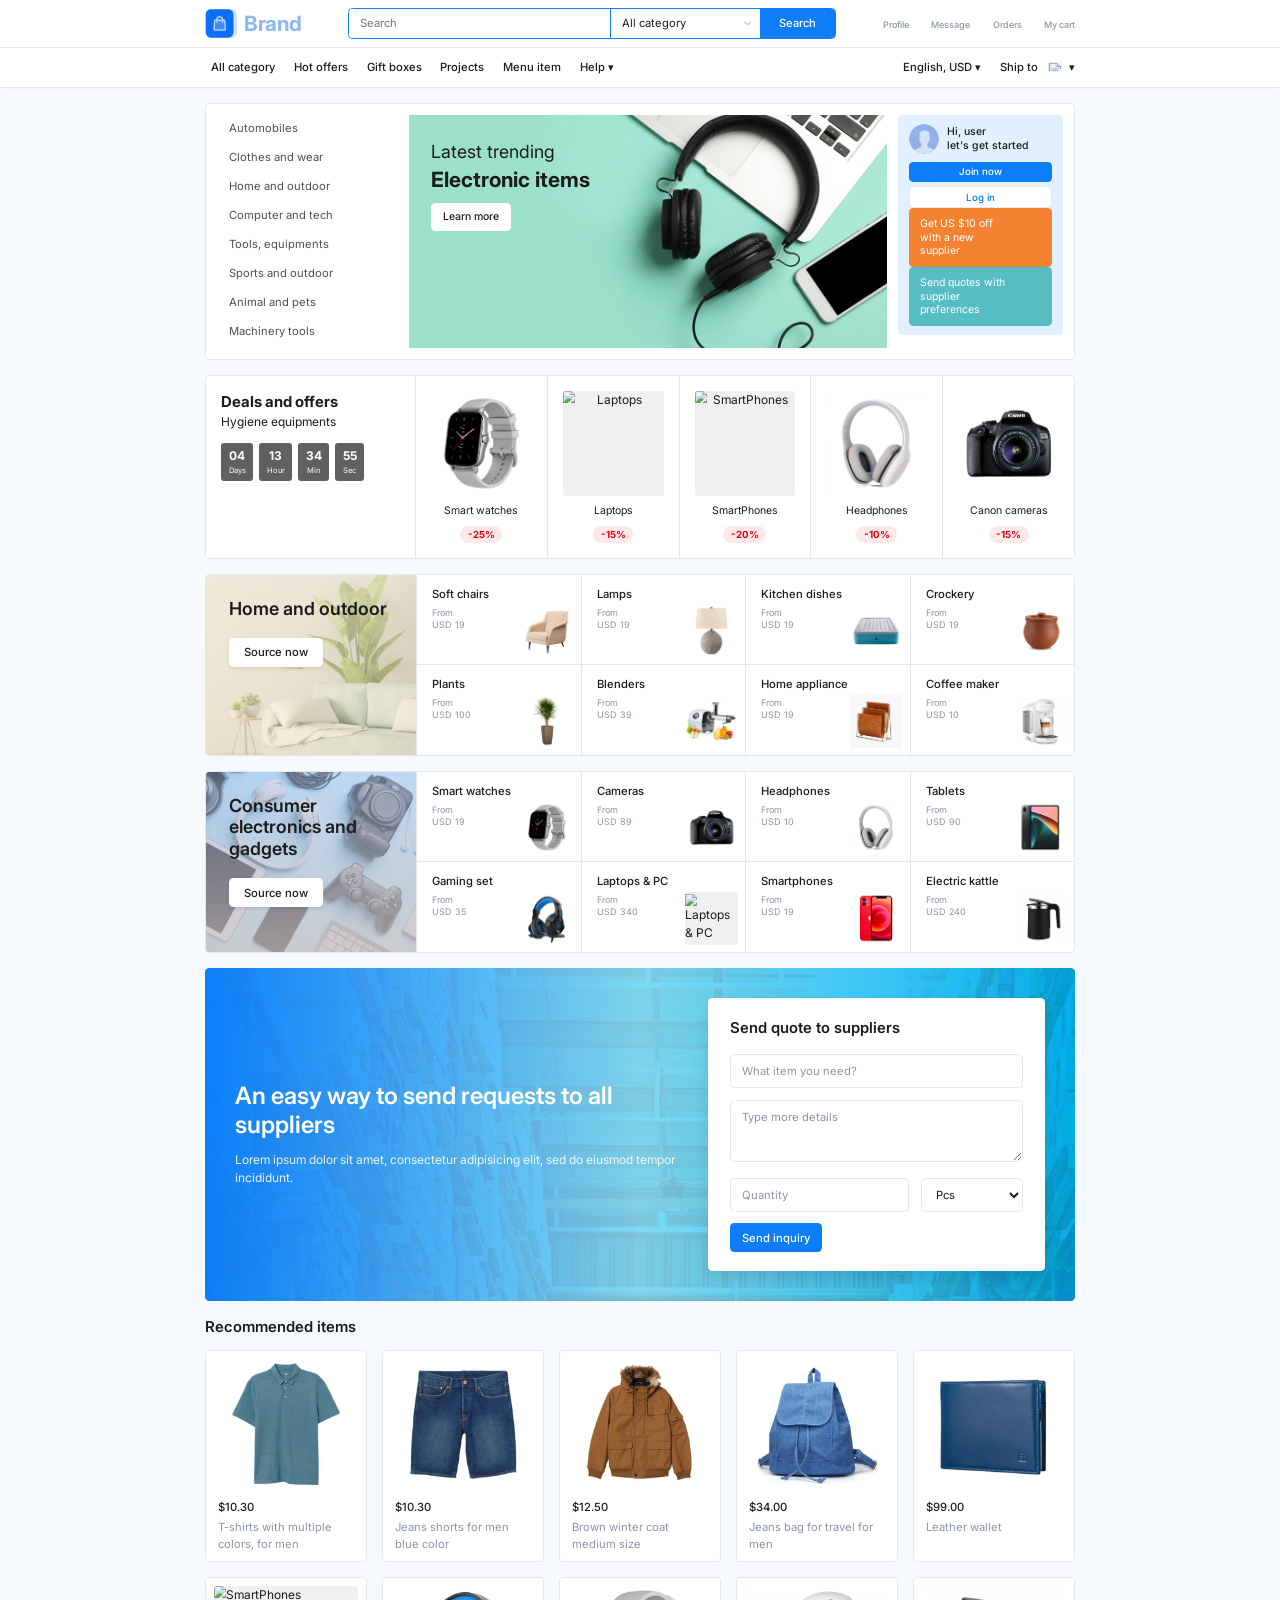
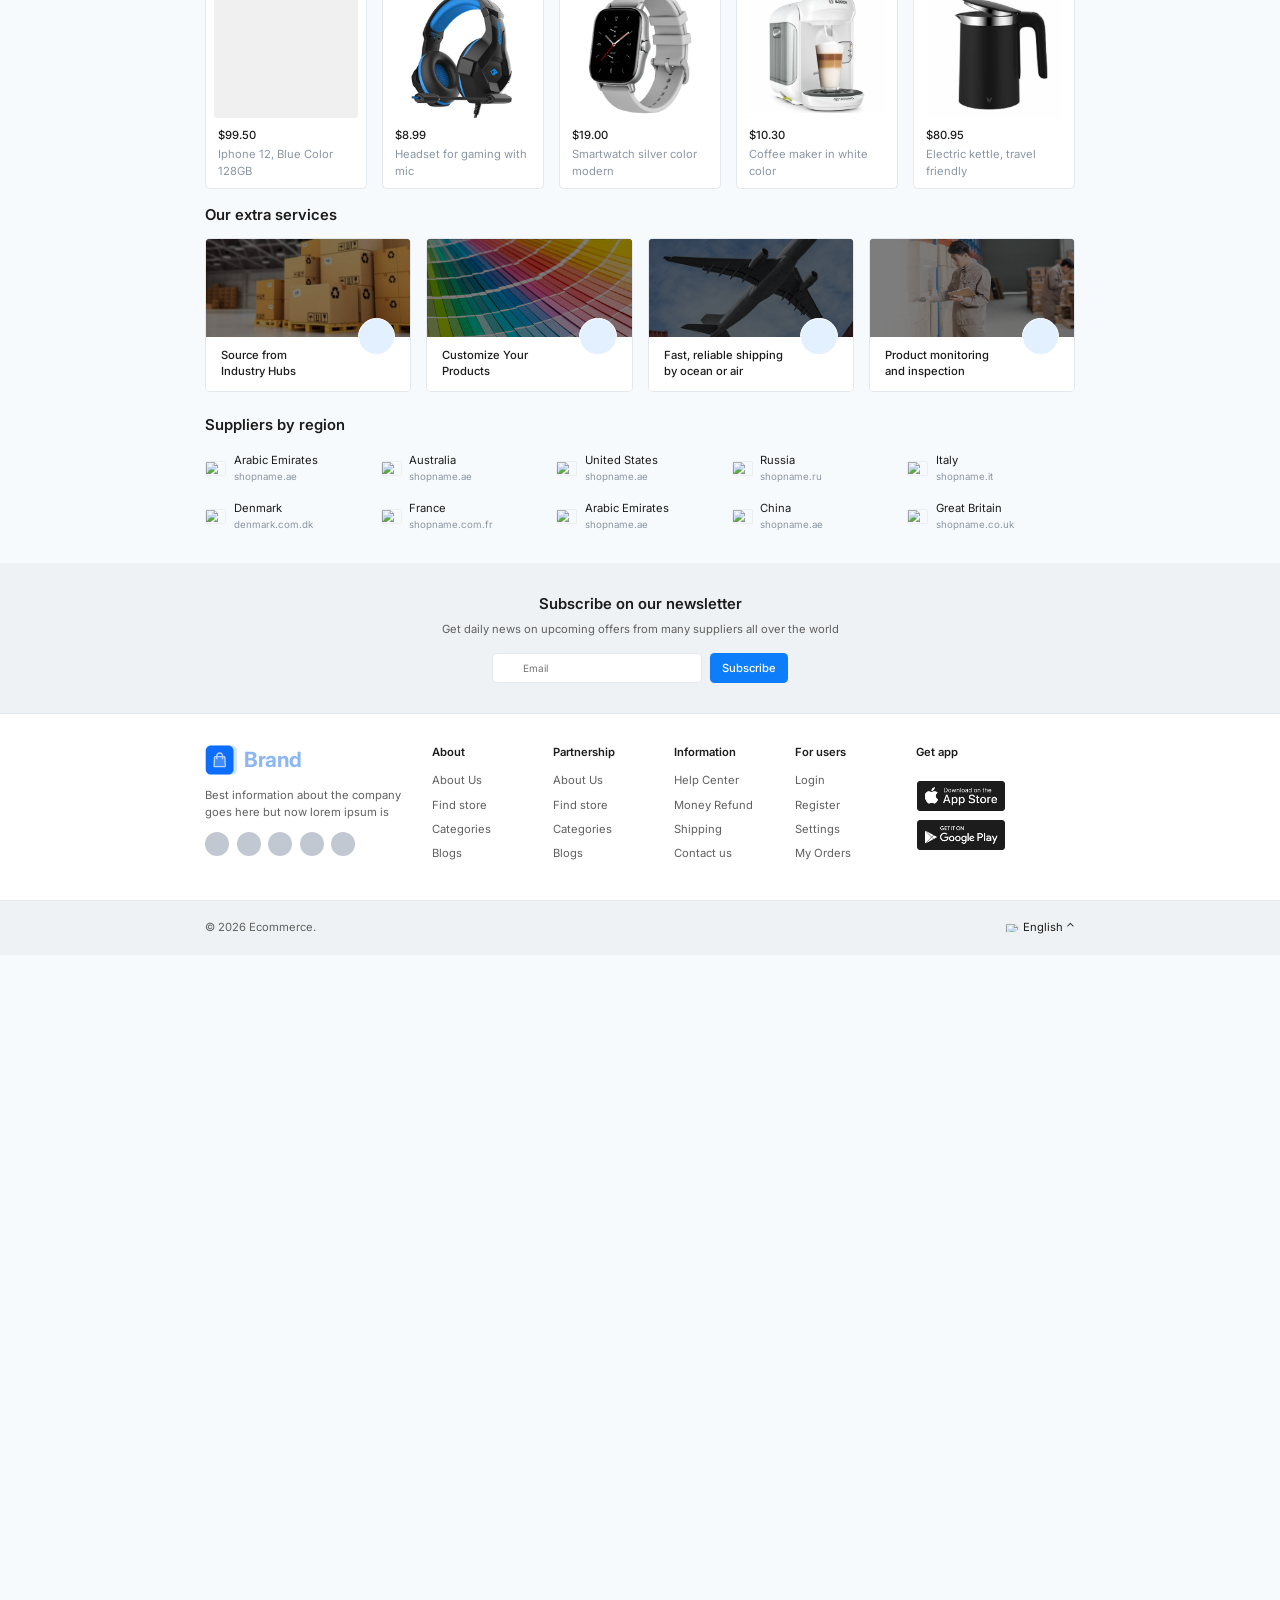
==== commit 117f5f86: "Update index.html" ====
--- a/index.html
+++ b/index.html
@@ -6,7 +6,8 @@
     <title>Brand E-commerce</title>
     <link
       href="https://fonts.googleapis.com/css2?family=Inter:wght@400;500;600;700&display=swap"
-      rel="stylesheet" />
+      rel="stylesheet"
+    />
     <link rel="stylesheet" href="index.css" />
     <script src="https://unpkg.com/@phosphor-icons/web"></script>
   </head>
@@ -71,7 +72,8 @@
               display: flex;
               color: #1c1c1c;
               cursor: pointer;
-            ">
+            "
+          >
             <i class="ph ph-list" style="font-size: 26px"></i>
           </button>
 
@@ -79,19 +81,22 @@
             <img
               src="Assets/Brand/logo-symbol.svg"
               alt="Brand Logo"
-              class="brand-logo-img" />
+              class="brand-logo-img"
+            />
             <div class="logo-text">Brand</div>
           </a>
         </div>
         <form
           class="search-form desktop-only-flex"
           action="products.html"
-          method="GET">
+          method="GET"
+        >
           <input
             type="search"
             name="search"
             placeholder="Search"
-            aria-label="Search" />
+            aria-label="Search"
+          />
           <select class="search-category-dropdown" name="category">
             <option value="All category">All category</option>
             <option value="Automobiles">Automobiles</option>
@@ -110,39 +115,44 @@
         </form>
 
         <div class="header-actions desktop-only-flex">
-          <div class="action-item">
+          <div class="action-item" id="header-profile-action" style="cursor:pointer">
             <span class="icon"
               ><i class="ph-fill ph-user" style="font-size: 24px"></i></span
             ><span class="label">Profile</span>
           </div>
-          <div class="action-item">
+          <a
+            href="messages.html"
+            class="action-item"
+            style="text-decoration: none; color: inherit"
+          >
             <span class="icon"
               ><i
                 class="ph-fill ph-chat-teardrop-dots"
-                style="font-size: 24px"></i></span
+                style="font-size: 24px"
+              ></i></span
             ><span class="label">Message</span>
-          </div>
-          <div class="action-item">
-            <span class="icon"
-              ><i class="ph-fill ph-heart" style="font-size: 24px"></i></span
-            ><span class="label">Orders</span>
-          </div>
+          </a>
+                    <a href="order.html" class="action-item" style="text-decoration: none; color: inherit"><span class="icon"><i class="ph-fill ph-heart" style="font-size: 24px"></i></span><span class="label">Orders</span></a>
+
           <a
             href="cart.html"
             class="action-item"
             style="text-decoration: none; color: inherit"
             ><span class="icon"
-              ><i class="ph-fill ph-shopping-cart" style="font-size: 24px"></i></span
+              ><i
+                class="ph-fill ph-shopping-cart"
+                style="font-size: 24px"
+              ></i></span
             ><span class="label">My cart</span></a
           >
         </div>
 
-       <div class="header-actions mobile-only-flex">
-          <a href="cart.html" class="icon cart" style="color: inherit;">
-            <i class="ph ph-shopping-cart" style="font-size: 24px;"></i>
-          </a>
-          <a href="#" class="icon profile" style="color: inherit;">
-            <i class="ph ph-user" style="font-size: 24px;"></i>
+        <div class="header-actions mobile-only-flex">
+          <a href="cart.html" class="icon cart" style="color: inherit">
+            <i class="ph ph-shopping-cart" style="font-size: 24px"></i>
+          </a>
+          <a href="#" class="icon profile" id="mobile-profile-icon" style="color: inherit">
+            <i class="ph ph-user" style="font-size: 24px"></i>
           </a>
         </div>
       </div>
@@ -156,7 +166,8 @@
             type="search"
             name="search"
             placeholder="Search"
-            aria-label="Search" />
+            aria-label="Search"
+          />
         </form>
       </div>
 
@@ -202,7 +213,8 @@
                 src="https://flagcdn.com/w20/de.png"
                 alt="DE"
                 class="dropdown-flag"
-                style="margin-left: 6px; margin-right: 2px" />
+                style="margin-left: 6px; margin-right: 2px"
+              />
               ▾</span
             >
             <ul class="dropdown-menu">
@@ -211,7 +223,8 @@
                   ><img
                     src="https://flagcdn.com/w20/de.png"
                     alt="DE"
-                    class="dropdown-flag" />
+                    class="dropdown-flag"
+                  />
                   Germany</a
                 >
               </li>
@@ -220,7 +233,8 @@
                   ><img
                     src="https://flagcdn.com/w20/us.png"
                     alt="US"
-                    class="dropdown-flag" />
+                    class="dropdown-flag"
+                  />
                   United States</a
                 >
               </li>
@@ -229,7 +243,8 @@
                   ><img
                     src="https://flagcdn.com/w20/gb.png"
                     alt="GB"
-                    class="dropdown-flag" />
+                    class="dropdown-flag"
+                  />
                   Great Britain</a
                 >
               </li>
@@ -238,7 +253,8 @@
                   ><img
                     src="https://flagcdn.com/w20/au.png"
                     alt="AU"
-                    class="dropdown-flag" />
+                    class="dropdown-flag"
+                  />
                   Australia</a
                 >
               </li>
@@ -307,11 +323,12 @@
           <img
             src="Assets/banner.jpg"
             alt="Electronic items banner"
-            class="banner-bg-img" />
+            class="banner-bg-img"
+          />
         </div>
 
         <div class="hero-user-cards desktop-only-flex">
-          <div class="card card-login">
+          <div class="card card-login" id="hero-user-card">
             <div class="user-header">
               <div class="user-avatar">
                 <img src="Assets/avatar=pic1.jpg" alt="User Profile" />
@@ -321,9 +338,8 @@
                 let's get started
               </h4>
             </div>
-            <button class="btn-join">Join now</button>
-            <button class="btn-login">Log in</button>
-          </div>
+           <button class="btn-join" onclick="openAuthModal('register')" style="display: block; width: 100%; cursor: pointer;">Join now</button>
+            <button class="btn-login" onclick="openAuthModal('login')" style="display: block; width: 100%; cursor: pointer;">Log in</button>
           <div class="card card-promo">
             Get US $10 off <br />
             with a new <br />
@@ -367,7 +383,8 @@
             <div class="img-placeholder">
               <img
                 src="Assets/Image/tech/smartwatches.jpg"
-                alt="Smart watches" />
+                alt="Smart watches"
+              />
             </div>
             <p>Smart watches</p>
             <span class="discount">-25%</span>
@@ -420,7 +437,8 @@
             <div class="product-img-wrapper">
               <img
                 src="Assets/Image/interior/softchair.jpg"
-                alt="Soft chairs" />
+                alt="Soft chairs"
+              />
             </div>
           </div>
           <div class="sub-category-card">
@@ -440,7 +458,8 @@
             <div class="product-img-wrapper">
               <img
                 src="Assets/Image/interior/kitchen.jpg"
-                alt="Kitchen dishes" />
+                alt="Kitchen dishes"
+              />
             </div>
           </div>
           <div class="sub-category-card">
@@ -478,7 +497,8 @@
             <div class="product-img-wrapper">
               <img
                 src="Assets/Image/interior/homeapp.jpg"
-                alt="Home appliance" />
+                alt="Home appliance"
+              />
             </div>
           </div>
           <div class="sub-category-card">
@@ -515,7 +535,8 @@
             <div class="product-img-wrapper">
               <img
                 src="Assets/Image/tech/smartwatches.jpg"
-                alt="Smart watches" />
+                alt="Smart watches"
+              />
             </div>
           </div>
           <div class="sub-category-card">
@@ -598,23 +619,34 @@
           </p>
           <button
             class="button-primary mobile-only"
-            style="margin-top: 15px; font-weight: 500">
+            style="margin-top: 15px; font-weight: 500"
+          >
             Send inquiry
           </button>
         </div>
         <div class="quote-form-card desktop-only">
           <h3>Send quote to suppliers</h3>
-          <input type="text" placeholder="What item you need?" />
-          <textarea placeholder="Type more details" rows="3"></textarea>
+          <input
+            type="text"
+            id="quote-item"
+            placeholder="What item you need?"
+          />
+          <textarea
+            id="quote-details"
+            placeholder="Type more details"
+            rows="3"
+          ></textarea>
           <div class="quantity-row">
-            <input type="text" placeholder="Quantity" />
-            <select>
-              <option>Pcs</option>
-              <option>Kg</option>
-              <option>Box</option>
+            <input type="text" id="quote-qty" placeholder="Quantity" />
+            <select id="quote-unit">
+              <option value="Pcs">Pcs</option>
+              <option value="Kg">Kg</option>
+              <option value="Box">Box</option>
             </select>
           </div>
-          <button class="button-primary">Send inquiry</button>
+          <button class="button-primary" id="btn-submit-quote">
+            Send inquiry
+          </button>
         </div>
       </section>
 
@@ -625,7 +657,8 @@
             <div class="img-placeholder">
               <img
                 src="Assets/Image/cloth/tshirt.jpg"
-                alt="T-shirts with multiple colors" />
+                alt="T-shirts with multiple colors"
+              />
             </div>
             <h4>$10.30</h4>
             <p>T-shirts with multiple colors, for men</p>
@@ -635,7 +668,8 @@
             <div class="img-placeholder">
               <img
                 src="Assets/Image/cloth/shorts.jpg"
-                alt="Jeans shorts for men" />
+                alt="Jeans shorts for men"
+              />
             </div>
             <h4>$10.30</h4>
             <p>Jeans shorts for men blue color</p>
@@ -645,7 +679,8 @@
             <div class="img-placeholder">
               <img
                 src="Assets/Image/cloth/jacket.jpg"
-                alt="Brown winter coat medium" />
+                alt="Brown winter coat medium"
+              />
             </div>
             <h4>$12.50</h4>
             <p>Brown winter coat medium size</p>
@@ -655,7 +690,8 @@
             <div class="img-placeholder">
               <img
                 src="Assets/Image/cloth/bag.jpg"
-                alt="Jeans bag for travel" />
+                alt="Jeans bag for travel"
+              />
             </div>
             <h4>$34.00</h4>
             <p>Jeans bag for travel for men</p>
@@ -681,7 +717,8 @@
             <div class="img-placeholder">
               <img
                 src="Assets/Image/tech/gaming.jpg"
-                alt="Headset for gaming" />
+                alt="Headset for gaming"
+              />
             </div>
             <h4>$8.99</h4>
             <p>Headset for gaming with mic</p>
@@ -691,7 +728,8 @@
             <div class="img-placeholder">
               <img
                 src="Assets/Image/tech/smartwatches.jpg"
-                alt="Smartwatch silver color" />
+                alt="Smartwatch silver color"
+              />
             </div>
             <h4>$19.00</h4>
             <p>Smartwatch silver color modern</p>
@@ -755,7 +793,8 @@
             <div class="service-img-wrapper">
               <img
                 src="Assets/monitoring.jpg"
-                alt="Product monitoring and inspection" />
+                alt="Product monitoring and inspection"
+              />
             </div>
             <div class="service-info">
               <p>Product monitoring<br />and inspection</p>
@@ -774,7 +813,8 @@
             <img
               src="https://flagcdn.com/w40/ae.png"
               alt="AE"
-              class="flag-img" />
+              class="flag-img"
+            />
             <div class="supplier-info">
               <div class="country">Arabic Emirates</div>
               <div class="domain">shopname.ae</div>
@@ -784,7 +824,8 @@
             <img
               src="https://flagcdn.com/w40/au.png"
               alt="AU"
-              class="flag-img" />
+              class="flag-img"
+            />
             <div class="supplier-info">
               <div class="country">Australia</div>
               <div class="domain">shopname.ae</div>
@@ -794,7 +835,8 @@
             <img
               src="https://flagcdn.com/w40/us.png"
               alt="US"
-              class="flag-img" />
+              class="flag-img"
+            />
             <div class="supplier-info">
               <div class="country">United States</div>
               <div class="domain">shopname.ae</div>
@@ -804,7 +846,8 @@
             <img
               src="https://flagcdn.com/w40/ru.png"
               alt="RU"
-              class="flag-img" />
+              class="flag-img"
+            />
             <div class="supplier-info">
               <div class="country">Russia</div>
               <div class="domain">shopname.ru</div>
@@ -814,7 +857,8 @@
             <img
               src="https://flagcdn.com/w40/it.png"
               alt="IT"
-              class="flag-img" />
+              class="flag-img"
+            />
             <div class="supplier-info">
               <div class="country">Italy</div>
               <div class="domain">shopname.it</div>
@@ -824,7 +868,8 @@
             <img
               src="https://flagcdn.com/w40/dk.png"
               alt="DK"
-              class="flag-img" />
+              class="flag-img"
+            />
             <div class="supplier-info">
               <div class="country">Denmark</div>
               <div class="domain">denmark.com.dk</div>
@@ -834,7 +879,8 @@
             <img
               src="https://flagcdn.com/w40/fr.png"
               alt="FR"
-              class="flag-img" />
+              class="flag-img"
+            />
             <div class="supplier-info">
               <div class="country">France</div>
               <div class="domain">shopname.com.fr</div>
@@ -844,7 +890,8 @@
             <img
               src="https://flagcdn.com/w40/ae.png"
               alt="AE"
-              class="flag-img" />
+              class="flag-img"
+            />
             <div class="supplier-info">
               <div class="country">Arabic Emirates</div>
               <div class="domain">shopname.ae</div>
@@ -854,7 +901,8 @@
             <img
               src="https://flagcdn.com/w40/cn.png"
               alt="CN"
-              class="flag-img" />
+              class="flag-img"
+            />
             <div class="supplier-info">
               <div class="country">China</div>
               <div class="domain">shopname.ae</div>
@@ -864,7 +912,8 @@
             <img
               src="https://flagcdn.com/w40/gb.png"
               alt="GB"
-              class="flag-img" />
+              class="flag-img"
+            />
             <div class="supplier-info">
               <div class="country">Great Britain</div>
               <div class="domain">shopname.co.uk</div>
@@ -885,11 +934,13 @@
           <div class="input-with-icon">
             <i
               class="ph ph-envelope-simple"
-              style="font-size: 20px; color: #8b96a5"></i>
+              style="font-size: 20px; color: #8b96a5"
+            ></i>
             <input
               type="email"
               placeholder="Email"
-              aria-label="Email Address" />
+              aria-label="Email Address"
+            />
           </div>
           <button type="submit" class="button-primary">Subscribe</button>
         </form>
@@ -903,7 +954,8 @@
             <img
               src="Assets/Brand/logo-symbol.svg"
               alt="Brand Logo"
-              class="brand-logo-img" />
+              class="brand-logo-img"
+            />
 
             <div class="logo-text">Brand</div>
           </div>
@@ -916,27 +968,32 @@
             <a href="#" class="social-circle"
               ><i
                 class="ph-fill ph-facebook-logo"
-                style="color: white; font-size: 18px"></i
+                style="color: white; font-size: 18px"
+              ></i
             ></a>
             <a href="#" class="social-circle"
               ><i
                 class="ph-fill ph-twitter-logo"
-                style="color: white; font-size: 18px"></i
+                style="color: white; font-size: 18px"
+              ></i
             ></a>
             <a href="#" class="social-circle"
               ><i
                 class="ph-fill ph-linkedin-logo"
-                style="color: white; font-size: 18px"></i
+                style="color: white; font-size: 18px"
+              ></i
             ></a>
             <a href="#" class="social-circle"
               ><i
                 class="ph-fill ph-instagram-logo"
-                style="color: white; font-size: 18px"></i
+                style="color: white; font-size: 18px"
+              ></i
             ></a>
             <a href="#" class="social-circle"
               ><i
                 class="ph-fill ph-youtube-logo"
-                style="color: white; font-size: 18px"></i
+                style="color: white; font-size: 18px"
+              ></i
             ></a>
           </div>
         </div>
@@ -981,11 +1038,13 @@
           <img
             src="Assets/playstore.png"
             alt="Download on the App Store"
-            class="app-badge" />
+            class="app-badge"
+          />
           <img
             src="Assets/googleplay.png"
             alt="Get it on Google Play"
-            class="app-badge" />
+            class="app-badge"
+          />
         </div>
       </div>
       <div class="footer-bottom">
@@ -995,12 +1054,14 @@
           <div class="dropdown-wrapper footer-dropdown">
             <span
               class="language"
-              style="display: flex; align-items: center; color: #1c1c1c">
+              style="display: flex; align-items: center; color: #1c1c1c"
+            >
               <img
                 src="https://flagcdn.com/w20/us.png"
                 alt="US"
                 class="dropdown-flag"
-                style="margin-right: 6px" />
+                style="margin-right: 6px"
+              />
               English ⌃
             </span>
             <ul class="dropdown-menu dropup-menu">
@@ -1009,7 +1070,8 @@
                   ><img
                     src="https://flagcdn.com/w20/us.png"
                     alt="US"
-                    class="dropdown-flag" />
+                    class="dropdown-flag"
+                  />
                   English</a
                 >
               </li>
@@ -1018,7 +1080,8 @@
                   ><img
                     src="https://flagcdn.com/w20/es.png"
                     alt="ES"
-                    class="dropdown-flag" />
+                    class="dropdown-flag"
+                  />
                   Spanish</a
                 >
               </li>
@@ -1027,7 +1090,8 @@
                   ><img
                     src="https://flagcdn.com/w20/de.png"
                     alt="DE"
-                    class="dropdown-flag" />
+                    class="dropdown-flag"
+                  />
                   German</a
                 >
               </li>
@@ -1038,12 +1102,78 @@
     </footer>
 
     <div id="success-toast" class="toast-notification">
-  <div class="toast-content">
-    <i class="ph-fill ph-check-circle toast-icon"></i>
-    <span class="toast-message">Success</span>
-  </div>
-  <button id="close-toast" class="toast-close" aria-label="Close">✕</button>
-</div>
+      <div class="toast-content">
+        <i class="ph-fill ph-check-circle toast-icon"></i>
+        <span class="toast-message">Success</span>
+      </div>
+      <button id="close-toast" class="toast-close" aria-label="Close">✕</button>
+    </div>
+
+    <div class="prof-modal-overlay" id="index-signout-modal">
+      <div class="prof-modal-box">
+        <div class="prof-modal-header">
+          <h3><i class="ph-fill ph-sign-out" style="color:#fa3434"></i> Sign Out</h3>
+          <button class="prof-modal-close" onclick="document.getElementById('index-signout-modal').classList.remove('open')">&#x2715;</button>
+        </div>
+        <div class="prof-modal-body" style="text-align: center;">
+          <div style="width:64px;height:64px;border-radius:50%;display:flex;align-items:center;justify-content:center;margin:0 auto 16px;font-size:30px;background:#fff0f0;">
+            <i class="ph-fill ph-sign-out" style="color:#fa3434"></i>
+          </div>
+          <p style="font-size:18px;font-weight:700;color:#1c1c1c;margin:0 0 8px;">Sign out of your account?</p>
+          <p style="font-size:13px;color:#8b96a5;line-height:1.6;margin:0;">You'll need to sign in again to access your orders, messages, and saved items.</p>
+        </div>
+        <div style="display:flex;gap:10px;justify-content:center;padding:4px 24px 22px;">
+          <button style="background:#fff;color:#1c1c1c;border:1px solid #dee2e6;border-radius:6px;padding:10px 22px;font-size:13px;font-weight:500;cursor:pointer;" onclick="document.getElementById('index-signout-modal').classList.remove('open')">Cancel</button>
+          <button style="background:#fa3434;color:#fff;border:none;border-radius:6px;padding:10px 22px;font-size:13px;font-weight:500;cursor:pointer;" onclick="doSignOut()"><i class="ph ph-sign-out"></i> Sign out</button>
+        </div>
+      </div>
+    </div>
+
+    <div class="prof-modal-overlay" id="auth-modal">
+      <div class="prof-modal-box">
+        <div class="prof-modal-header">
+          <h3 id="auth-modal-title"><i class="ph-fill ph-user-circle" style="color:#0d7dfa; font-size: 20px;"></i> Log In</h3>
+          <button class="prof-modal-close" onclick="closeAuthModal()">&#x2715;</button>
+        </div>
+        <div class="prof-modal-body">
+          
+          <form id="popup-login-form">
+            <div style="margin-bottom: 15px;">
+              <label style="font-size: 13px; color: #8b96a5; font-weight: 600;">Email Address</label>
+              <input type="email" id="login-email" class="auth-input-styled" placeholder="user@example.com" required />
+            </div>
+            <div style="margin-bottom: 15px;">
+              <label style="font-size: 13px; color: #8b96a5; font-weight: 600;">Password</label>
+              <input type="password" id="login-password" class="auth-input-styled" placeholder="••••••••" required />
+            </div>
+            <button type="submit" class="auth-btn-styled">Log in</button>
+            <p style="text-align: center; margin-top: 20px; font-size: 14px; color: #505050;">
+              Don't have an account? <a href="#" onclick="switchAuthMode('register')" style="color: #0d7dfa; font-weight: 600; text-decoration: none;">Join now</a>
+            </p>
+          </form>
+
+          <form id="popup-register-form" style="display: none;">
+            <div style="margin-bottom: 15px;">
+              <label style="font-size: 13px; color: #8b96a5; font-weight: 600;">Full Name</label>
+              <input type="text" id="reg-name" class="auth-input-styled" placeholder="John Doe" required />
+            </div>
+            <div style="margin-bottom: 15px;">
+              <label style="font-size: 13px; color: #8b96a5; font-weight: 600;">Email Address</label>
+              <input type="email" id="reg-email" class="auth-input-styled" placeholder="user@example.com" required />
+            </div>
+            <div style="margin-bottom: 15px;">
+              <label style="font-size: 13px; color: #8b96a5; font-weight: 600;">Password</label>
+              <input type="password" id="reg-password" class="auth-input-styled" placeholder="Min 6 characters" minlength="6" required />
+            </div>
+            <button type="submit" class="auth-btn-styled">Create Account</button>
+            <p style="text-align: center; margin-top: 20px; font-size: 14px; color: #505050;">
+              Already have an account? <a href="#" onclick="switchAuthMode('login')" style="color: #0d7dfa; font-weight: 600; text-decoration: none;">Log in</a>
+            </p>
+          </form>
+
+        </div>
+      </div>
+    </div>
 
     <script src="index.js"></script>
   </body>
--- a/index.css
+++ b/index.css
@@ -3573,4 +3573,69 @@
 
 .toast-close:hover {
   color: #505050;
-}+}
+
+/* ── Auth Confirm Modals ── */
+.prof-modal-overlay {
+  display: none;
+  position: fixed;
+  inset: 0;
+  background: rgba(0,0,0,0.45);
+  z-index: 9999;
+  align-items: center;
+  justify-content: center;
+  padding: 20px;
+}
+.prof-modal-overlay.open { display: flex; }
+.prof-modal-box {
+  background: #fff;
+  border-radius: 12px;
+  width: 100%;
+  max-width: 420px;
+  box-shadow: 0 20px 60px rgba(0,0,0,0.18);
+  animation: profModalIn .2s ease;
+  font-family: Inter, sans-serif;
+  overflow: hidden;
+}
+@keyframes profModalIn {
+  from { transform: scale(.95); opacity: 0; }
+  to   { transform: scale(1);  opacity: 1; }
+}
+.prof-modal-header {
+  display: flex;
+  justify-content: space-between;
+  align-items: center;
+  padding: 18px 22px 14px;
+  border-bottom: 1px solid #e9ecef;
+}
+.prof-modal-header h3 {
+  margin: 0;
+  font-size: 16px;
+  font-weight: 600;
+  color: #1c1c1c;
+  display: flex;
+  align-items: center;
+  gap: 8px;
+}
+.prof-modal-close {
+  background: none; border: none; cursor: pointer;
+  font-size: 20px; color: #8b96a5; line-height: 1;
+  padding: 2px 6px; border-radius: 4px;
+  transition: background .15s;
+}
+.prof-modal-close:hover { background: #f0f0f0; color: #1c1c1c; }
+.prof-modal-body {
+  padding: 28px 24px 28px;
+}
+.auth-input-styled {
+  width: 100%; padding: 12px 13px; border: 1.5px solid #e3e8ee; 
+  border-radius: 8px; font-size: 14px; color: #1c1c1c; 
+  outline: none; transition: border-color .15s; margin-top: 6px;
+}
+.auth-input-styled:focus { border-color: #0d7dfa; }
+.auth-btn-styled {
+  width: 100%; background: #0d7dfa; color: #fff; border: none; 
+  border-radius: 8px; padding: 12px; font-size: 15px; 
+  font-weight: 600; cursor: pointer; margin-top: 15px; transition: 0.2s;
+}
+.auth-btn-styled:hover { background: #0b6cd8; }
